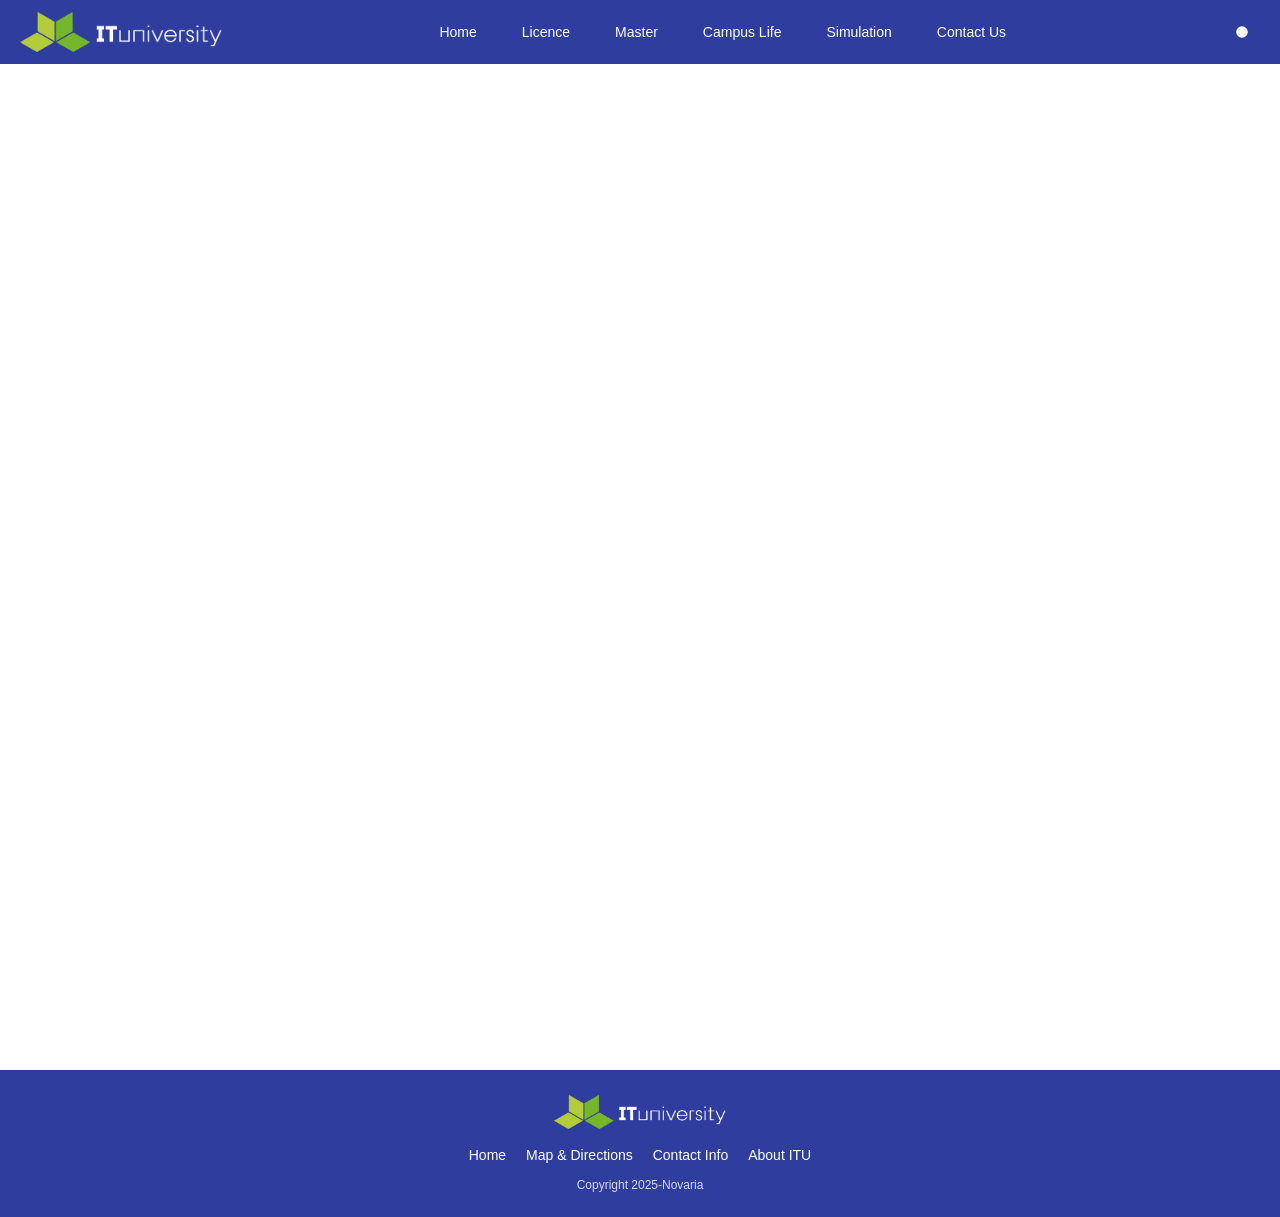
==== index.html @ d78c8b8e "header footer" ====
<!DOCTYPE html>
<html lang="fr">
<head>
  <meta charset="UTF-8">
  <meta name="viewport" content="width=device-width, initial-scale=1.0">
  <title>ITUniversity</title>
  <link rel="stylesheet" href="./css/style.css">
</head>
<body>

<!-- HEADER -->
<header class="header">
  <div class="container">
    <div class="logo">
      <img src="assets/icons/logo.png" alt="ITU Logo">
    </div>

    <nav class="nav">
      <a href="#">Home</a>
      <a href="#">Licence</a>
      <a href="#">Master</a>
      <a href="#">Campus Life</a>
      <a href="#">Simulation</a>
      <a href="#">Contact Us</a>
    </nav>

    <div class="right-actions">
      <!-- Toggle Light/Dark Mode -->
      <button id="theme-toggle" class="theme-toggle">
        <svg id="icon-sun" xmlns="http://www.w3.org/2000/svg" viewBox="0 0 24 24">
          <path d="M12 4.75V2M12 22v-2.75M4.75 12H2M22 12h-2.75M5.64 5.64l-1.95-1.95M20.31 20.31l-1.95-1.95M5.64 18.36l-1.95 1.95M20.31 3.69l-1.95 1.95M12 7a5 5 0 100 10 5 5 0 000-10z"/>
        </svg>
        <svg id="icon-moon" xmlns="http://www.w3.org/2000/svg" viewBox="0 0 24 24" style="display:none;">
          <path d="M21 12.79A9 9 0 1111.21 3a7 7 0 009.79 9.79z"/>
        </svg>
      </button>

      <div class="menu-toggle">☰</div>
    </div>
  </div>
</header>

<!-- CONTENU TEMPORAIRE -->
<main style="height:1000px;"></main>

<!-- FOOTER -->
<footer class="footer">
  <div class="footer-logo">
      <img src="assets/icons/logo.png" alt="ITU Logo">
  </div>

  <div class="footer-links">
    <a href="#">Home</a>
    <a href="#">Map & Directions</a>
    <a href="#">Contact Info</a>
    <a href="#">About ITU</a>
  </div>

  <p class="copyright">
    Copyright 2025-Novaria
  </p>
</footer>

<script>
  // Mobile menu toggle
  const toggle = document.querySelector('.menu-toggle');
  const nav = document.querySelector('.nav');
  toggle.addEventListener('click', () => {
    nav.classList.toggle('active');
  });

  const themeToggle = document.getElementById('theme-toggle');
const body = document.body;
const iconSun = document.getElementById('icon-sun');
const iconMoon = document.getElementById('icon-moon');

function applyTheme(theme){
  if(theme === 'dark'){
    body.classList.add('dark-mode');
    iconSun.style.display = 'none';
    iconMoon.style.display = 'block';
  } else {
    body.classList.remove('dark-mode');
    iconSun.style.display = 'block';
    iconMoon.style.display = 'none';
  }
}

// Vérifier la préférence sauvegardée
applyTheme(localStorage.getItem('theme') || 'light');

themeToggle.addEventListener('click', () => {
  if(body.classList.contains('dark-mode')){
    applyTheme('light');
    localStorage.setItem('theme','light');
  } else {
    applyTheme('dark');
    localStorage.setItem('theme','dark');
  }
});
</script>

</body>
</html>
---- css/style.css ----
:root {
  --primary-blue: #2F3E9E;  /* Header / Footer */
  --accent-green: #A6CE39;
  --white: #ffffff;

  /* Body colors */
  --body-bg: #ffffff;       /* light mode par défaut */
  --body-text: #111111;
}

/* ================= RESET ================= */
* {
  margin: 0;
  padding: 0;
  box-sizing: border-box;
}

body {
  font-family: Arial, sans-serif;
  padding-top: 70px; /* espace pour header fixe */
  background-color: var(--body-bg);
  color: var(--body-text);
  transition: background-color 0.3s ease, color 0.3s ease;
}

/* ================= HEADER ================= */
.header {
  position: fixed;
  top: 0;
  left: 0;
  width: 100%;
  background-color: var(--primary-blue);
  z-index: 1000;
}

.container {
  width: 100%;
  padding: 12px 20px;
  display: flex;
  justify-content: space-between;
  align-items: center;
}

/* LOGO */
.logo {
  display: flex;
  align-items: center;
  gap: 8px;
}

.logo img {
  height: 40px;
}

/* NAVIGATION */
.nav {
  display: flex;
  gap: 45px;
}
.nav a {
  position: relative;
  color: var(--white); /* TOUJOURS BLANC */
  text-decoration: none;
  font-size: 14px;
  font-weight: 500; /* normal par défaut */
  padding: 5px 0;
  transition: all 0.3s ease; /* pour smooth hover */
}

.nav a::after {
  content: "";
  position: absolute;
  left: 50%;
  bottom: -4px;
  width: 0%;
  height: 2px;
  background-color: var(--white); /* underline blanc */
  transition: all 0.3s ease;
  transform: translateX(-50%);
}

/* Hover amélioration : bold + underline */
.nav a:hover {
  color: #d0dce7; 
}

.nav a:hover::after {
  width: 100%;
}

/* RIGHT ACTIONS */
.right-actions {
  display: flex;
  align-items: center;
  gap: 8px; /* réduit l'espace pour éviter décalage excessif */
}

/* TOGGLE BOUTON */
.theme-toggle {
  background: transparent;
  border: none;
  cursor: pointer;
  display: flex;
  align-items: center;
  justify-content: center;
  padding: 4px; /* espace autour de l'icône */
}

.theme-toggle svg {
  width: 28px;
  height: 28px;
  fill: var(--white); /* TOUJOURS BLANC */
  transition: all 0.3s ease;
}

/* MENU MOBILE */
.menu-toggle {
  display: none;
  font-size: 24px;
  color: var(--white);
  cursor: pointer;
}

/* ================= FOOTER ================= */
.footer {
  background-color: var(--primary-blue);
  color: var(--white);
  text-align: center;
  padding: 25px 15px;
}

.footer-logo {
  display: flex;
  justify-content: center;
  align-items: center;
  gap: 10px;
  margin-bottom: 18px;
  font-weight: 600;
}

.footer-logo img {
  height: 34px;
}

.footer-links {
  display: flex;
  justify-content: center;
  gap: 20px;
  margin-bottom: 15px;
  flex-wrap: wrap;
}

.footer-links a {
  color: var(--white);
  text-decoration: none;
  font-size: 14px;
  transition: opacity 0.3s ease;
}

.footer-links a:hover {
  opacity: 0.8;
}

.copyright {
  font-size: 12px;
  opacity: 0.8;
}

/* ================= RESPONSIVE ================= */
@media (max-width: 768px) {
  .container {
    padding: 12px 20px;
  }

  .nav {
    position: absolute;
    top: 65px;
    right: 0;
    background-color: var(--primary-blue);
    flex-direction: column;
    width: 220px;
    padding: 20px;
    gap: 15px;
    display: none;
  }

  .nav.active {
    display: flex;
  }

  .menu-toggle {
    display: block;
  }
}

/* ================= DARK MODE BODY ================= */
body.dark-mode {
  --body-bg: #111111;   /* fond sombre du body */
  --body-text: #ffffff; /* texte principal blanc */
}
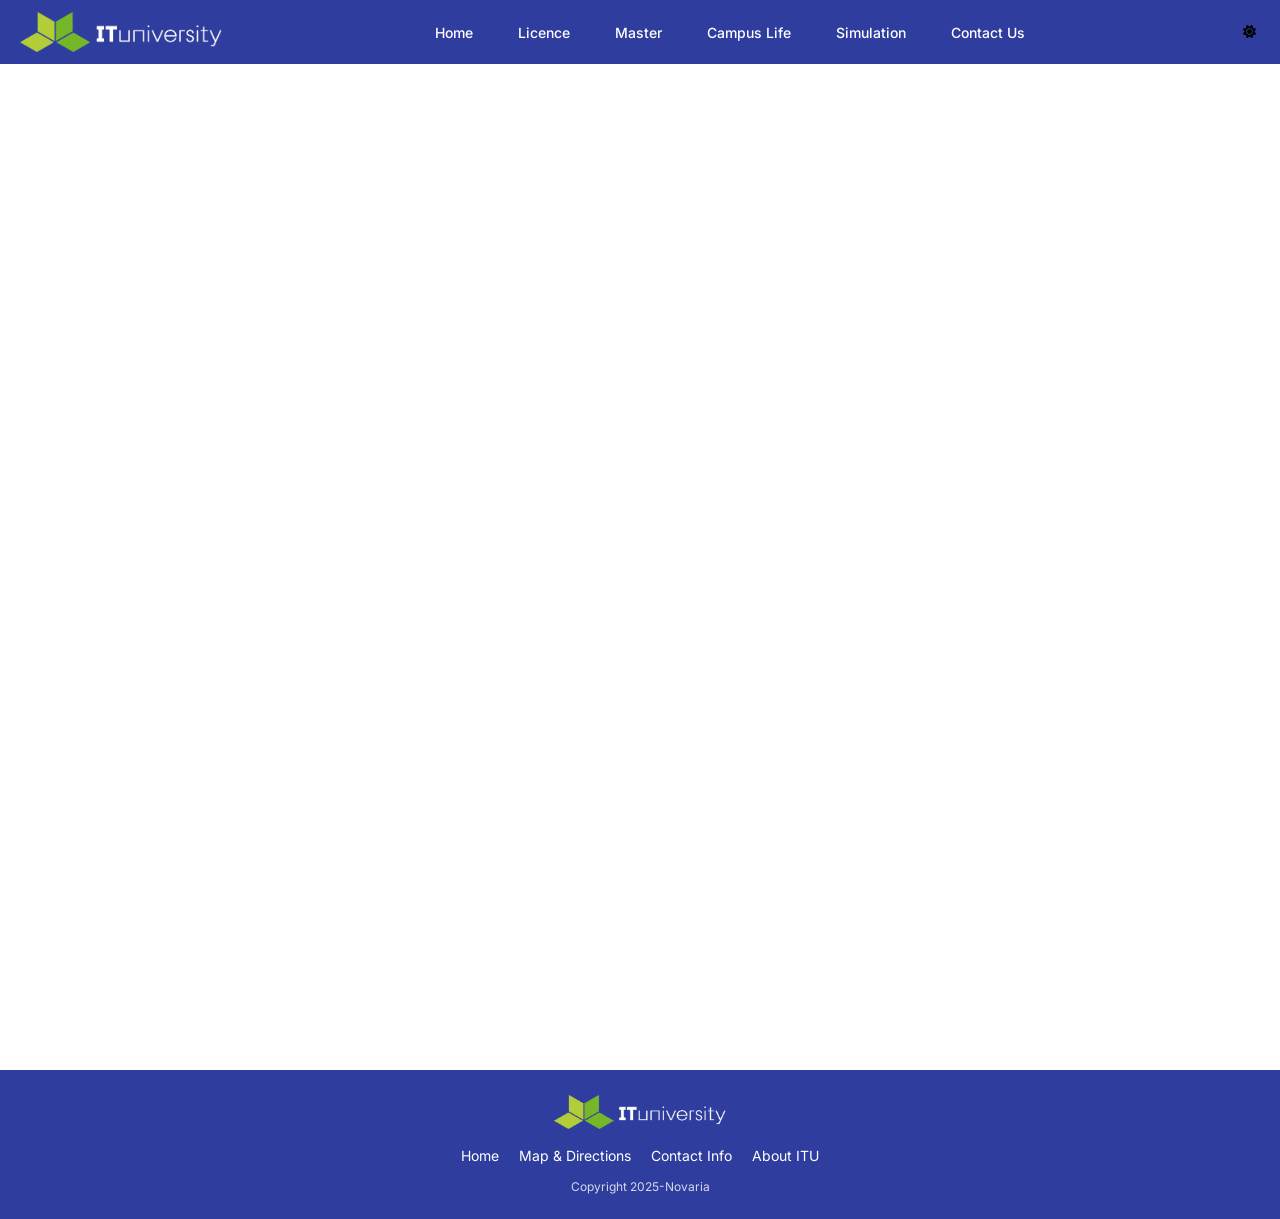
==== commit d0eadd00: "Replace emojis/SVG with Font Awesome icons; add Font Awesome CDN" ====
--- a/index.html
+++ b/index.html
@@ -4,6 +4,7 @@
   <meta charset="UTF-8">
   <meta name="viewport" content="width=device-width, initial-scale=1.0">
   <title>ITUniversity</title>
+  <link rel="stylesheet" href="https://cdnjs.cloudflare.com/ajax/libs/font-awesome/6.4.0/css/all.min.css">
   <link rel="stylesheet" href="./css/style.css">
 </head>
 <body>
@@ -27,12 +28,8 @@
     <div class="right-actions">
       <!-- Toggle Light/Dark Mode -->
       <button id="theme-toggle" class="theme-toggle">
-        <svg id="icon-sun" xmlns="http://www.w3.org/2000/svg" viewBox="0 0 24 24">
-          <path d="M12 4.75V2M12 22v-2.75M4.75 12H2M22 12h-2.75M5.64 5.64l-1.95-1.95M20.31 20.31l-1.95-1.95M5.64 18.36l-1.95 1.95M20.31 3.69l-1.95 1.95M12 7a5 5 0 100 10 5 5 0 000-10z"/>
-        </svg>
-        <svg id="icon-moon" xmlns="http://www.w3.org/2000/svg" viewBox="0 0 24 24" style="display:none;">
-          <path d="M21 12.79A9 9 0 1111.21 3a7 7 0 009.79 9.79z"/>
-        </svg>
+        <i id="icon-sun" class="fa-solid fa-sun" aria-hidden="true"></i>
+        <i id="icon-moon" class="fa-solid fa-moon" aria-hidden="true" style="display:none;"></i>
       </button>
 
       <div class="menu-toggle">☰</div>
--- a/css/style.css
+++ b/css/style.css
@@ -1,3 +1,9 @@
+/* ================= FONTS - ITU TYPOGRAPHY ================= */
+/* Titre Accroches: Fractul (Black, Medium, Bold Italic, Italic) */
+/* Accroches Contenus: Aktiv Grotesk (Bold, Medium, Bold Italic, Light) */
+
+@import url('https://fonts.googleapis.com/css2?family=Sora:wght@400;500;600;700;800&family=Inter:wght@300;400;500;600;700&display=swap');
+
 :root {
   --primary-blue: #2F3E9E;  /* Header / Footer */
   --accent-green: #A6CE39;
@@ -6,6 +12,10 @@
   /* Body colors */
   --body-bg: #ffffff;       /* light mode par défaut */
   --body-text: #111111;
+
+  /* Typography */
+  --font-heading: 'Fractul', 'Sora', sans-serif;      /* Titres Accroches */
+  --font-body: 'Aktiv Grotesk', 'Inter', sans-serif;  /* Contenus */
 }
 
 /* ================= RESET ================= */
@@ -16,7 +26,7 @@
 }
 
 body {
-  font-family: Arial, sans-serif;
+  font-family: var(--font-body);
   padding-top: 70px; /* espace pour header fixe */
   background-color: var(--body-bg);
   color: var(--body-text);
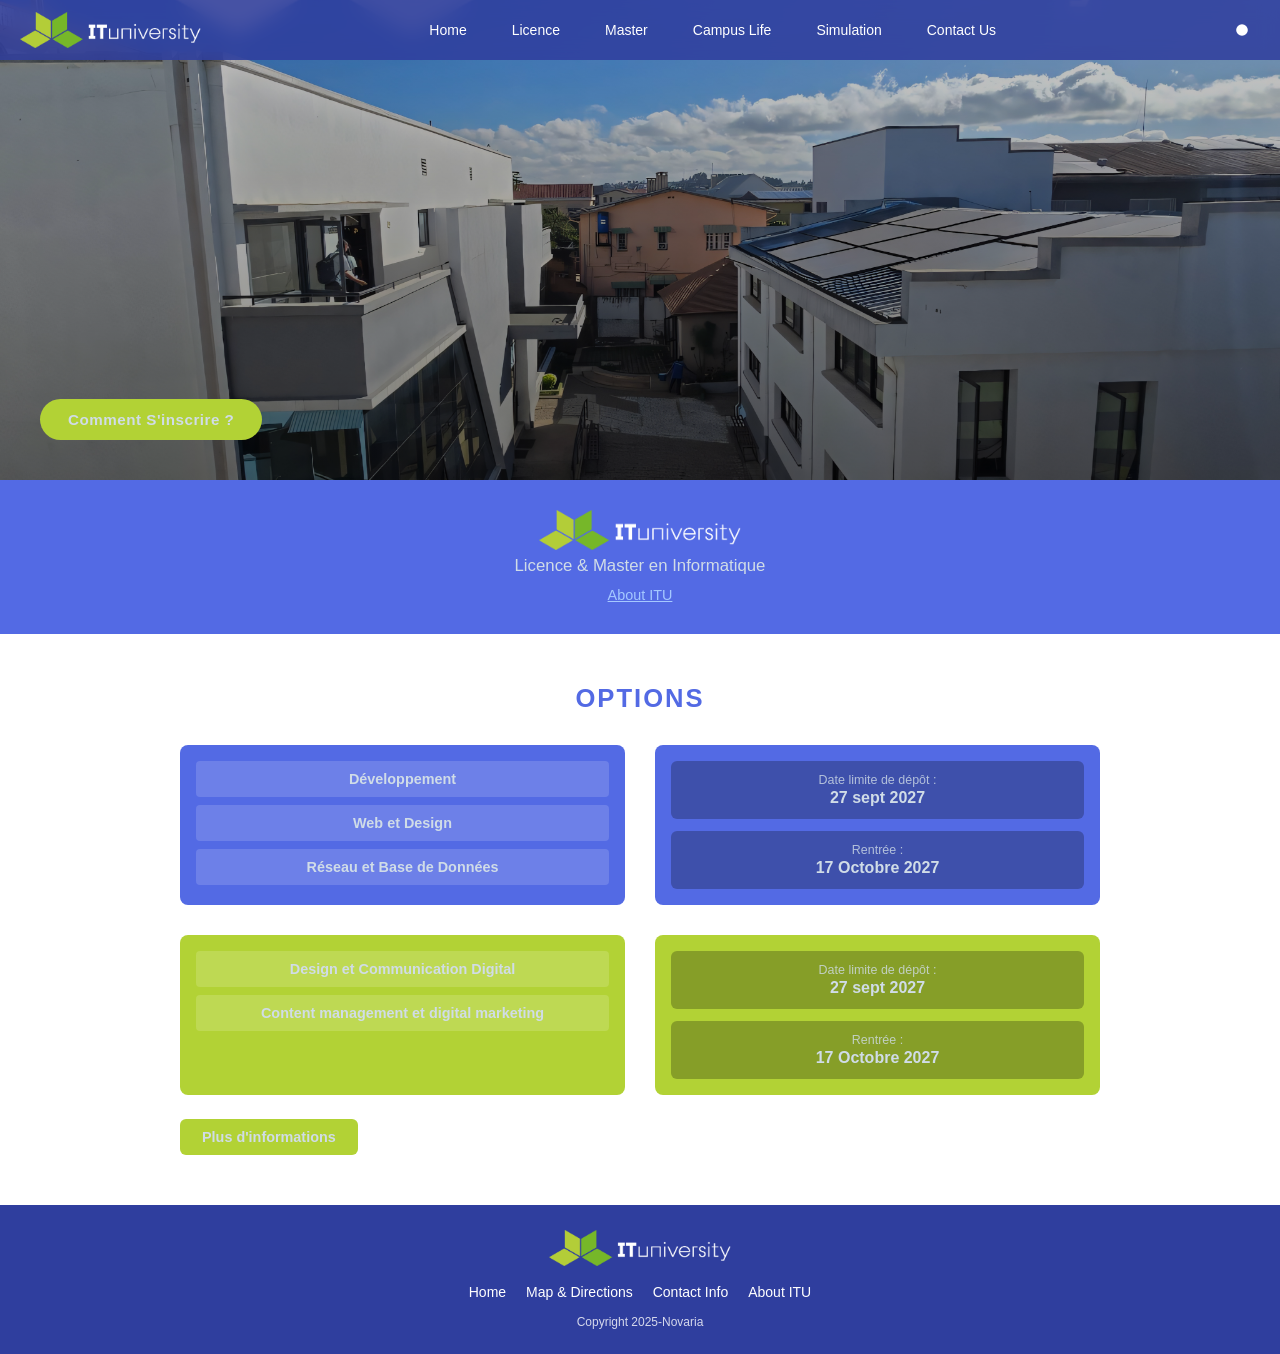
==== commit 95e41c91: "home" ====
--- a/index.html
+++ b/index.html
@@ -4,7 +4,6 @@
   <meta charset="UTF-8">
   <meta name="viewport" content="width=device-width, initial-scale=1.0">
   <title>ITUniversity</title>
-  <link rel="stylesheet" href="https://cdnjs.cloudflare.com/ajax/libs/font-awesome/6.4.0/css/all.min.css">
   <link rel="stylesheet" href="./css/style.css">
 </head>
 <body>
@@ -28,8 +27,12 @@
     <div class="right-actions">
       <!-- Toggle Light/Dark Mode -->
       <button id="theme-toggle" class="theme-toggle">
-        <i id="icon-sun" class="fa-solid fa-sun" aria-hidden="true"></i>
-        <i id="icon-moon" class="fa-solid fa-moon" aria-hidden="true" style="display:none;"></i>
+        <svg id="icon-sun" xmlns="http://www.w3.org/2000/svg" viewBox="0 0 24 24">
+          <path d="M12 4.75V2M12 22v-2.75M4.75 12H2M22 12h-2.75M5.64 5.64l-1.95-1.95M20.31 20.31l-1.95-1.95M5.64 18.36l-1.95 1.95M20.31 3.69l-1.95 1.95M12 7a5 5 0 100 10 5 5 0 000-10z"/>
+        </svg>
+        <svg id="icon-moon" xmlns="http://www.w3.org/2000/svg" viewBox="0 0 24 24" style="display:none;">
+          <path d="M21 12.79A9 9 0 1111.21 3a7 7 0 009.79 9.79z"/>
+        </svg>
       </button>
 
       <div class="menu-toggle">☰</div>
@@ -37,8 +40,70 @@
   </div>
 </header>
 
-<!-- CONTENU TEMPORAIRE -->
-<main style="height:1000px;"></main>
+
+<!-- HERO -->
+<section class="hero">
+  <img src="assets/images/itUniversity.jpg" alt="Campus ITU"/>
+  <div class="hero-overlay">
+   <a href="#" class="btn-hero">Comment S'inscrire ?</a>
+  </div>
+</section>
+
+<!-- ABOUT BAND -->
+<div class="about-band">
+  <div class="logo-sm">
+        <img src="assets/icons/logo.png" alt="ITU Logo"/>
+  </div>
+  <p>Licence &amp; Master en Informatique</p>
+  <a href="#">About ITU</a>
+</div>
+
+<!-- OPTIONS -->
+<section class="options-section">
+  <h2>OPTIONS</h2>
+  <div class="options-grid">
+    <!-- Licence block -->
+    <div class="option-block">
+      <div class="option-courses">
+        <div class="option-course-btn">Développement</div>
+        <div class="option-course-btn">Web et Design</div>
+        <div class="option-course-btn">Réseau et Base de Données</div>
+      </div>
+    </div>
+    <div class="option-block">
+      <div class="option-dates">
+        <div class="date-box">
+          <div class="label">Date limite de dépôt :</div>
+          <div class="date">27 sept 2027</div>
+        </div>
+        <div class="date-box">
+          <div class="label">Rentrée :</div>
+          <div class="date">17 Octobre 2027</div>
+        </div>
+      </div>
+    </div>
+    <!-- Master block -->
+    <div class="option-block green">
+      <div class="option-courses">
+        <div class="option-course-btn">Design et Communication Digital</div>
+        <div class="option-course-btn">Content management et digital marketing</div>
+      </div>
+    </div>
+    <div class="option-block green">
+      <div class="option-dates">
+        <div class="date-box">
+          <div class="label">Date limite de dépôt :</div>
+          <div class="date">27 sept 2027</div>
+        </div>
+        <div class="date-box">
+          <div class="label">Rentrée :</div>
+          <div class="date">17 Octobre 2027</div>
+        </div>
+      </div>
+    </div>
+  </div>
+  <a href="#" class="btn-more">Plus d'informations</a>
+</section>
 
 <!-- FOOTER -->
 <footer class="footer">
@@ -67,17 +132,17 @@
   });
 
   const themeToggle = document.getElementById('theme-toggle');
-const body = document.body;
+const html = document.documentElement;
 const iconSun = document.getElementById('icon-sun');
 const iconMoon = document.getElementById('icon-moon');
 
 function applyTheme(theme){
   if(theme === 'dark'){
-    body.classList.add('dark-mode');
+    html.classList.add('dark');
     iconSun.style.display = 'none';
     iconMoon.style.display = 'block';
   } else {
-    body.classList.remove('dark-mode');
+    html.classList.remove('dark');
     iconSun.style.display = 'block';
     iconMoon.style.display = 'none';
   }
@@ -87,7 +152,7 @@
 applyTheme(localStorage.getItem('theme') || 'light');
 
 themeToggle.addEventListener('click', () => {
-  if(body.classList.contains('dark-mode')){
+  if(html.classList.contains('dark')){
     applyTheme('light');
     localStorage.setItem('theme','light');
   } else {
--- a/css/style.css
+++ b/css/style.css
@@ -1,9 +1,3 @@
-/* ================= FONTS - ITU TYPOGRAPHY ================= */
-/* Titre Accroches: Fractul (Black, Medium, Bold Italic, Italic) */
-/* Accroches Contenus: Aktiv Grotesk (Bold, Medium, Bold Italic, Light) */
-
-@import url('https://fonts.googleapis.com/css2?family=Sora:wght@400;500;600;700;800&family=Inter:wght@300;400;500;600;700&display=swap');
-
 :root {
   --primary-blue: #2F3E9E;  /* Header / Footer */
   --accent-green: #A6CE39;
@@ -12,10 +6,26 @@
   /* Body colors */
   --body-bg: #ffffff;       /* light mode par défaut */
   --body-text: #111111;
-
-  /* Typography */
-  --font-heading: 'Fractul', 'Sora', sans-serif;      /* Titres Accroches */
-  --font-body: 'Aktiv Grotesk', 'Inter', sans-serif;  /* Contenus */
+  
+  /* ITU Home Page Colors */
+  --bg: #ffffff;
+  --text: #111111;
+  --nav-bg: #ffffff;
+  --nav-text: #222222;
+  --blue: #536ae4;
+  --blue-light: #283a97;
+  --green: #b2d235;
+  --card-bg: #f5f7ff;
+  --footer-bg: #111827;
+  --footer-text: #d1d5db;
+}
+
+html.dark {
+  --bg: #0d0d0d;
+  --text: #eeeeee;
+  --nav-bg: #111111;
+  --nav-text: #eeeeee;
+  --card-bg: #1a1a2e;
 }
 
 /* ================= RESET ================= */
@@ -26,11 +36,10 @@
 }
 
 body {
-  font-family: var(--font-body);
-  padding-top: 70px; /* espace pour header fixe */
-  background-color: var(--body-bg);
-  color: var(--body-text);
-  transition: background-color 0.3s ease, color 0.3s ease;
+  font-family: 'Open Sans', Arial, sans-serif;
+  background: var(--bg);
+  color: var(--text);
+  transition: background 0.3s, color 0.3s;
 }
 
 /* ================= HEADER ================= */
@@ -39,7 +48,8 @@
   top: 0;
   left: 0;
   width: 100%;
-  background-color: var(--primary-blue);
+  background-color: rgba(47, 62, 158, 0.85);
+  backdrop-filter: blur(10px);
   z-index: 1000;
 }
 
@@ -59,7 +69,7 @@
 }
 
 .logo img {
-  height: 40px;
+  height: 36px;
 }
 
 /* NAVIGATION */
@@ -67,14 +77,15 @@
   display: flex;
   gap: 45px;
 }
+
 .nav a {
   position: relative;
-  color: var(--white); /* TOUJOURS BLANC */
+  color: var(--white);
   text-decoration: none;
   font-size: 14px;
-  font-weight: 500; /* normal par défaut */
+  font-weight: 500;
   padding: 5px 0;
-  transition: all 0.3s ease; /* pour smooth hover */
+  transition: all 0.3s ease;
 }
 
 .nav a::after {
@@ -84,14 +95,13 @@
   bottom: -4px;
   width: 0%;
   height: 2px;
-  background-color: var(--white); /* underline blanc */
+  background-color: var(--white);
   transition: all 0.3s ease;
   transform: translateX(-50%);
 }
 
-/* Hover amélioration : bold + underline */
 .nav a:hover {
-  color: #d0dce7; 
+  color: #d0dce7;
 }
 
 .nav a:hover::after {
@@ -102,7 +112,7 @@
 .right-actions {
   display: flex;
   align-items: center;
-  gap: 8px; /* réduit l'espace pour éviter décalage excessif */
+  gap: 8px;
 }
 
 /* TOGGLE BOUTON */
@@ -113,13 +123,13 @@
   display: flex;
   align-items: center;
   justify-content: center;
-  padding: 4px; /* espace autour de l'icône */
+  padding: 4px;
 }
 
 .theme-toggle svg {
   width: 28px;
   height: 28px;
-  fill: var(--white); /* TOUJOURS BLANC */
+  fill: var(--white);
   transition: all 0.3s ease;
 }
 
@@ -131,6 +141,385 @@
   cursor: pointer;
 }
 
+/* ================= HOME PAGE NAV ================= */
+nav.home-nav {
+  display: flex;
+  align-items: center;
+  justify-content: space-between;
+  padding: 12px 40px;
+  background: var(--nav-bg);
+  box-shadow: 0 2px 8px rgba(0,0,0,0.07);
+  position: sticky;
+  top: 0;
+  z-index: 100;
+}
+
+.nav-logo {
+  display: flex;
+  align-items: center;
+  gap: 8px;
+  font-family: 'Montserrat', sans-serif;
+  font-weight: 700;
+  font-size: 1.2rem;
+  color: var(--blue);
+}
+
+.nav-logo img {
+  height: 36px;
+}
+
+.nav-links {
+  display: flex;
+  gap: 24px;
+  list-style: none;
+}
+
+.nav-links a {
+  text-decoration: none;
+  color: var(--nav-text);
+  font-size: 0.9rem;
+  font-weight: 600;
+  transition: color 0.2s;
+}
+
+.nav-links a:hover {
+  color: var(--blue-light);
+}
+
+.nav-right {
+  display: flex;
+  align-items: center;
+  gap: 12px;
+}
+
+/* ================= TOGGLE SWITCH ================= */
+.switch {
+  position: relative;
+  display: inline-block;
+  width: 60px;
+  height: 34px;
+}
+
+.switch input {
+  opacity: 0;
+  width: 0;
+  height: 0;
+}
+
+.slider {
+  position: absolute;
+  cursor: pointer;
+  top: 0;
+  left: 0;
+  right: 0;
+  bottom: 0;
+  background-color: #ccc;
+  -webkit-transition: .4s;
+  transition: .4s;
+}
+
+.slider:before {
+  position: absolute;
+  content: "";
+  height: 26px;
+  width: 26px;
+  left: 4px;
+  bottom: 4px;
+  background-color: white;
+  -webkit-transition: .4s;
+  transition: .4s;
+}
+
+input:checked + .slider {
+  background-color: var(--blue);
+}
+
+input:focus + .slider {
+  box-shadow: 0 0 1px var(--blue);
+}
+
+input:checked + .slider:before {
+  -webkit-transform: translateX(26px);
+  -ms-transform: translateX(26px);
+  transform: translateX(26px);
+}
+
+.slider.round {
+  border-radius: 34px;
+}
+
+.slider.round:before {
+  border-radius: 50%;
+}
+
+/* ================= HERO ================= */
+.hero {
+  position: relative;
+  height: 480px;
+  overflow: hidden;
+}
+
+.hero img {
+  width: 100%;
+  height: 100%;
+  object-fit: cover;
+  display: block;
+}
+
+.hero-overlay {
+  position: absolute;
+  inset: 0;
+  background: linear-gradient(to bottom, rgba(0,0,0,0.2), rgba(0,0,0,0.5));
+  display: flex;
+  align-items: flex-start;
+  justify-content: flex-end;
+  flex-direction: column;
+  gap: 20px;
+  padding: 40px;
+}
+
+.hero-logo {
+  width: 120px;
+}
+
+.btn-hero {
+  background: var(--green);
+  color: #d0dce7;
+  padding: 12px 28px;
+  border-radius: 30px;
+  text-decoration: none;
+  font-weight: 700;
+  font-size: 0.95rem;
+  letter-spacing: 0.5px;
+  transition: transform 0.2s, background 0.2s;
+}
+
+.btn-hero:hover {
+  transform: scale(1.05);
+  background: #6ab034;
+}
+
+/* ================= ABOUT BAND ================= */
+.about-band {
+  background: var(--blue);
+  color: #d0dce7;
+  text-align: center;
+  padding: 30px 20px;
+}
+
+.about-band .logo-sm {
+  display: flex;
+  align-items: center;
+  justify-content: center;
+  gap: 8px;
+  font-family: 'Montserrat', sans-serif;
+  font-size: 1.2rem;
+  font-weight: 700;
+  margin-bottom: 6px;
+}
+
+.about-band .logo-sm img {
+  height: 40px;
+}
+
+.about-band p {
+  font-size: 1.05rem;
+  margin-bottom: 10px;
+}
+
+.about-band a {
+  color: #a5c8ff;
+  text-decoration: underline;
+  font-size: 0.9rem;
+}
+
+/* ================= OPTIONS ================= */
+.options-section {
+  padding: 50px 40px;
+  max-width: 1000px;
+  margin: 0 auto;
+}
+
+.options-section h2 {
+  text-align: center;
+  font-family: 'Montserrat', sans-serif;
+  font-size: 1.6rem;
+  margin-bottom: 32px;
+  letter-spacing: 2px;
+  color: var(--blue);
+}
+
+.options-grid {
+  display: grid;
+  grid-template-columns: 1fr 1fr;
+  gap: 30px;
+}
+
+.option-block {
+  background: var(--blue);
+  border-radius: 8px;
+  overflow: hidden;
+}
+
+.option-block.green {
+  background: var(--green);
+}
+
+.option-courses {
+  padding: 16px;
+  display: flex;
+  flex-direction: column;
+  gap: 8px;
+}
+
+.option-course-btn {
+  background: rgba(255,255,255,0.15);
+  color: #d0dce7;
+  border: none;
+  border-radius: 4px;
+  padding: 10px 14px;
+  text-align: center;
+  font-size: 0.9rem;
+  font-weight: 600;
+  cursor: default;
+}
+
+.option-dates {
+  padding: 16px;
+  display: flex;
+  flex-direction: column;
+  gap: 12px;
+  justify-content: center;
+}
+
+.date-box {
+  background: rgba(0,0,0,0.25);
+  border-radius: 6px;
+  padding: 12px 16px;
+  color: #d0dce7;
+  text-align: center;
+}
+
+.date-box .label {
+  font-size: 0.78rem;
+  opacity: 0.8;
+}
+
+.date-box .date {
+  font-weight: 700;
+  font-size: 1rem;
+  margin-top: 2px;
+}
+
+.btn-more {
+  display: inline-block;
+  margin-top: 24px;
+  background: var(--green);
+  color: #d0dce7;
+  padding: 10px 22px;
+  border-radius: 6px;
+  text-decoration: none;
+  font-weight: 700;
+  font-size: 0.9rem;
+  transition: background 0.2s;
+}
+
+.btn-more:hover {
+  background: #b2d235;
+}
+
+/* ================= ADMIS ================= */
+.admis-section {
+  padding: 30px 40px 50px;
+  text-align: center;
+}
+
+.admis-carousel {
+  position: relative;
+  max-width: 500px;
+  margin: 0 auto 16px;
+  border-radius: 12px;
+  overflow: hidden;
+  box-shadow: 0 8px 30px rgba(0,0,0,0.15);
+}
+
+.admis-carousel img {
+  width: 100%;
+  display: block;
+}
+
+.carousel-arrow {
+  position: absolute;
+  top: 50%;
+  transform: translateY(-50%);
+  background: rgba(0,0,0,0.4);
+  color: #d0dce7;
+  border: none;
+  font-size: 1.6rem;
+  padding: 6px 14px;
+  cursor: pointer;
+  border-radius: 4px;
+}
+
+.carousel-arrow.left {
+  left: 8px;
+}
+
+.carousel-arrow.right {
+  right: 8px;
+}
+
+.btn-admis {
+  display: inline-block;
+  background: var(--green);
+  color: #d0dce7;
+  padding: 10px 22px;
+  border-radius: 6px;
+  text-decoration: none;
+  font-weight: 700;
+  font-size: 0.9rem;
+}
+
+/* ================= PARTENAIRES ================= */
+.partners-section {
+  padding: 40px 40px;
+  text-align: center;
+  background: var(--card-bg);
+}
+
+.partners-section h2 {
+  font-family: 'Montserrat', sans-serif;
+  font-size: 1.3rem;
+  margin-bottom: 24px;
+  color: var(--blue);
+}
+
+.partners-grid {
+  display: flex;
+  flex-wrap: wrap;
+  justify-content: center;
+  gap: 12px;
+  max-width: 800px;
+  margin: 0 auto;
+}
+
+.partner-badge {
+  background: #fd3022;
+  color: #d0dce7;
+  font-weight: 900;
+  font-size: 1rem;
+  padding: 10px 18px;
+  border-radius: 4px;
+  letter-spacing: 1px;
+  display: flex;
+  align-items: center;
+  gap: 4px;
+}
+
+.partner-badge span {
+  color: #b2d235;
+}
+
 /* ================= FOOTER ================= */
 .footer {
   background-color: var(--primary-blue);
@@ -139,7 +528,7 @@
   padding: 25px 15px;
 }
 
-.footer-logo {
+.footer .footer-logo {
   display: flex;
   justify-content: center;
   align-items: center;
@@ -148,11 +537,11 @@
   font-weight: 600;
 }
 
-.footer-logo img {
-  height: 34px;
-}
-
-.footer-links {
+.footer .footer-logo img {
+  height: 36px;
+}
+
+.footer .footer-links {
   display: flex;
   justify-content: center;
   gap: 20px;
@@ -160,20 +549,68 @@
   flex-wrap: wrap;
 }
 
-.footer-links a {
+.footer .footer-links a {
   color: var(--white);
   text-decoration: none;
   font-size: 14px;
   transition: opacity 0.3s ease;
 }
 
-.footer-links a:hover {
+.footer .footer-links a:hover {
   opacity: 0.8;
 }
 
-.copyright {
+.footer .copyright {
   font-size: 12px;
   opacity: 0.8;
+}
+
+/* HOME PAGE FOOTER */
+footer {
+  background: var(--footer-bg);
+  color: var(--footer-text);
+  padding: 30px 40px;
+  text-align: center;
+}
+
+.footer-logo {
+  display: flex;
+  align-items: center;
+  justify-content: center;
+  gap: 8px;
+  font-family: 'Montserrat', sans-serif;
+  font-size: 1.1rem;
+  color: #d0dce7;
+  font-weight: 700;
+  margin-bottom: 14px;
+}
+
+.footer-logo img {
+  height: 40px;
+}
+
+.footer-links {
+  display: flex;
+  gap: 20px;
+  justify-content: center;
+  margin-bottom: 14px;
+  flex-wrap: wrap;
+}
+
+.footer-links a {
+  color: var(--footer-text);
+  text-decoration: none;
+  font-size: 0.85rem;
+  transition: color 0.2s;
+}
+
+.footer-links a:hover {
+  color: #d0dce7;
+}
+
+.footer-copy {
+  font-size: 0.75rem;
+  opacity: 0.6;
 }
 
 /* ================= RESPONSIVE ================= */
@@ -203,8 +640,24 @@
   }
 }
 
-/* ================= DARK MODE BODY ================= */
+@media (max-width: 700px) {
+  .options-grid {
+    grid-template-columns: 1fr;
+  }
+
+  nav.home-nav {
+    flex-wrap: wrap;
+    gap: 10px;
+    padding: 12px 20px;
+  }
+
+  .nav-links {
+    gap: 12px;
+  }
+}
+
+/* ================= DARK MODE ================= */
 body.dark-mode {
-  --body-bg: #111111;   /* fond sombre du body */
-  --body-text: #ffffff; /* texte principal blanc */
-}+  --body-bg: #111111;
+  --body-text: #ffffff;
+}
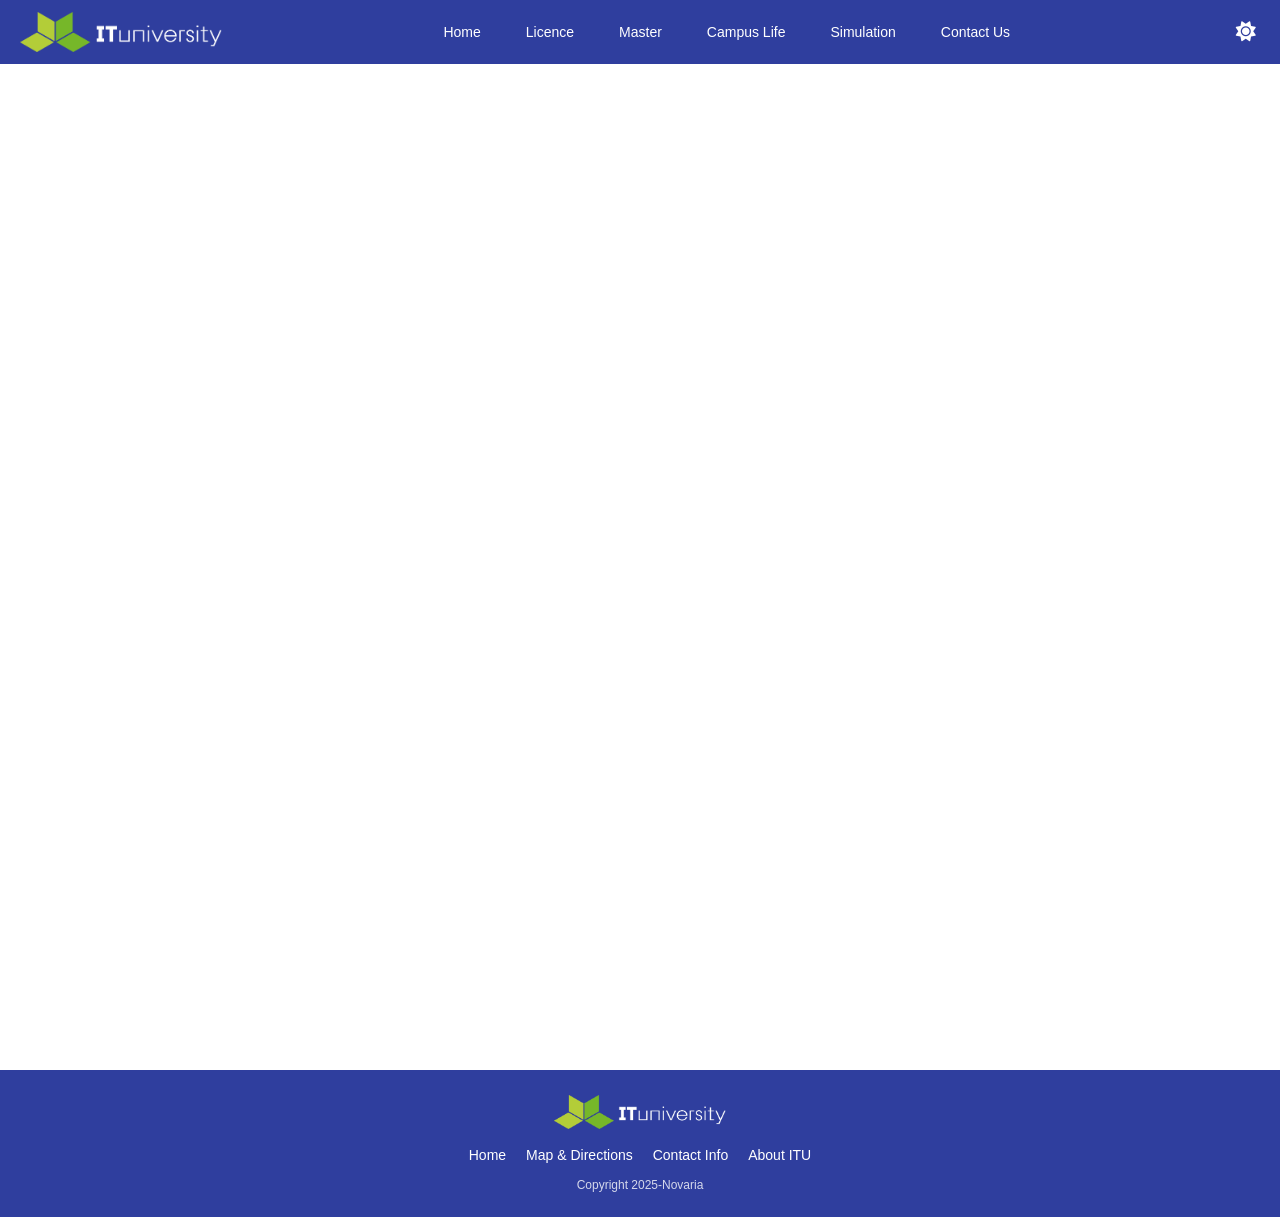
==== commit f07590ff: "campus page" ====
--- a/index.html
+++ b/index.html
@@ -5,6 +5,8 @@
   <meta name="viewport" content="width=device-width, initial-scale=1.0">
   <title>ITUniversity</title>
   <link rel="stylesheet" href="./css/style.css">
+  <!-- Font Awesome for theme icons -->
+  <link rel="stylesheet" href="https://cdnjs.cloudflare.com/ajax/libs/font-awesome/6.4.0/css/all.min.css">
 </head>
 <body>
 
@@ -25,14 +27,10 @@
     </nav>
 
     <div class="right-actions">
-      <!-- Toggle Light/Dark Mode -->
-      <button id="theme-toggle" class="theme-toggle">
-        <svg id="icon-sun" xmlns="http://www.w3.org/2000/svg" viewBox="0 0 24 24">
-          <path d="M12 4.75V2M12 22v-2.75M4.75 12H2M22 12h-2.75M5.64 5.64l-1.95-1.95M20.31 20.31l-1.95-1.95M5.64 18.36l-1.95 1.95M20.31 3.69l-1.95 1.95M12 7a5 5 0 100 10 5 5 0 000-10z"/>
-        </svg>
-        <svg id="icon-moon" xmlns="http://www.w3.org/2000/svg" viewBox="0 0 24 24" style="display:none;">
-          <path d="M21 12.79A9 9 0 1111.21 3a7 7 0 009.79 9.79z"/>
-        </svg>
+      <!-- Toggle Light/Dark Mode using Font Awesome -->
+      <button id="theme-toggle" class="theme-toggle" aria-pressed="false" aria-label="Basculer thème clair/sombre">
+        <i id="icon-sun" class="fa-solid fa-sun" aria-hidden="true" title="mode clair"></i>
+        <i id="icon-moon" class="fa-solid fa-moon" aria-hidden="true" title="mode sombre" style="display:none;"></i>
       </button>
 
       <div class="menu-toggle">☰</div>
@@ -40,70 +38,8 @@
   </div>
 </header>
 
-
-<!-- HERO -->
-<section class="hero">
-  <img src="assets/images/itUniversity.jpg" alt="Campus ITU"/>
-  <div class="hero-overlay">
-   <a href="#" class="btn-hero">Comment S'inscrire ?</a>
-  </div>
-</section>
-
-<!-- ABOUT BAND -->
-<div class="about-band">
-  <div class="logo-sm">
-        <img src="assets/icons/logo.png" alt="ITU Logo"/>
-  </div>
-  <p>Licence &amp; Master en Informatique</p>
-  <a href="#">About ITU</a>
-</div>
-
-<!-- OPTIONS -->
-<section class="options-section">
-  <h2>OPTIONS</h2>
-  <div class="options-grid">
-    <!-- Licence block -->
-    <div class="option-block">
-      <div class="option-courses">
-        <div class="option-course-btn">Développement</div>
-        <div class="option-course-btn">Web et Design</div>
-        <div class="option-course-btn">Réseau et Base de Données</div>
-      </div>
-    </div>
-    <div class="option-block">
-      <div class="option-dates">
-        <div class="date-box">
-          <div class="label">Date limite de dépôt :</div>
-          <div class="date">27 sept 2027</div>
-        </div>
-        <div class="date-box">
-          <div class="label">Rentrée :</div>
-          <div class="date">17 Octobre 2027</div>
-        </div>
-      </div>
-    </div>
-    <!-- Master block -->
-    <div class="option-block green">
-      <div class="option-courses">
-        <div class="option-course-btn">Design et Communication Digital</div>
-        <div class="option-course-btn">Content management et digital marketing</div>
-      </div>
-    </div>
-    <div class="option-block green">
-      <div class="option-dates">
-        <div class="date-box">
-          <div class="label">Date limite de dépôt :</div>
-          <div class="date">27 sept 2027</div>
-        </div>
-        <div class="date-box">
-          <div class="label">Rentrée :</div>
-          <div class="date">17 Octobre 2027</div>
-        </div>
-      </div>
-    </div>
-  </div>
-  <a href="#" class="btn-more">Plus d'informations</a>
-</section>
+<!-- CONTENU TEMPORAIRE -->
+<main style="height:1000px;"></main>
 
 <!-- FOOTER -->
 <footer class="footer">
@@ -123,6 +59,9 @@
   </p>
 </footer>
 
+<!-- Page scripts -->
+<script src="./js/scroll-reveal.js" defer></script>
+
 <script>
   // Mobile menu toggle
   const toggle = document.querySelector('.menu-toggle');
@@ -132,17 +71,17 @@
   });
 
   const themeToggle = document.getElementById('theme-toggle');
-const html = document.documentElement;
+const body = document.body;
 const iconSun = document.getElementById('icon-sun');
 const iconMoon = document.getElementById('icon-moon');
 
 function applyTheme(theme){
   if(theme === 'dark'){
-    html.classList.add('dark');
+    body.classList.add('dark-mode');
     iconSun.style.display = 'none';
     iconMoon.style.display = 'block';
   } else {
-    html.classList.remove('dark');
+    body.classList.remove('dark-mode');
     iconSun.style.display = 'block';
     iconMoon.style.display = 'none';
   }
@@ -152,7 +91,7 @@
 applyTheme(localStorage.getItem('theme') || 'light');
 
 themeToggle.addEventListener('click', () => {
-  if(html.classList.contains('dark')){
+  if(body.classList.contains('dark-mode')){
     applyTheme('light');
     localStorage.setItem('theme','light');
   } else {
--- a/css/style.css
+++ b/css/style.css
@@ -6,26 +6,6 @@
   /* Body colors */
   --body-bg: #ffffff;       /* light mode par défaut */
   --body-text: #111111;
-  
-  /* ITU Home Page Colors */
-  --bg: #ffffff;
-  --text: #111111;
-  --nav-bg: #ffffff;
-  --nav-text: #222222;
-  --blue: #536ae4;
-  --blue-light: #283a97;
-  --green: #b2d235;
-  --card-bg: #f5f7ff;
-  --footer-bg: #111827;
-  --footer-text: #d1d5db;
-}
-
-html.dark {
-  --bg: #0d0d0d;
-  --text: #eeeeee;
-  --nav-bg: #111111;
-  --nav-text: #eeeeee;
-  --card-bg: #1a1a2e;
 }
 
 /* ================= RESET ================= */
@@ -36,10 +16,11 @@
 }
 
 body {
-  font-family: 'Open Sans', Arial, sans-serif;
-  background: var(--bg);
-  color: var(--text);
-  transition: background 0.3s, color 0.3s;
+  font-family: Arial, sans-serif;
+  padding-top: 70px; /* espace pour header fixe */
+  background-color: var(--body-bg);
+  color: var(--body-text);
+  transition: background-color 0.3s ease, color 0.3s ease;
 }
 
 /* ================= HEADER ================= */
@@ -48,8 +29,7 @@
   top: 0;
   left: 0;
   width: 100%;
-  background-color: rgba(47, 62, 158, 0.85);
-  backdrop-filter: blur(10px);
+  background-color: var(--primary-blue);
   z-index: 1000;
 }
 
@@ -69,7 +49,7 @@
 }
 
 .logo img {
-  height: 36px;
+  height: 40px;
 }
 
 /* NAVIGATION */
@@ -77,15 +57,14 @@
   display: flex;
   gap: 45px;
 }
-
 .nav a {
   position: relative;
-  color: var(--white);
+  color: var(--white); /* TOUJOURS BLANC */
   text-decoration: none;
   font-size: 14px;
-  font-weight: 500;
+  font-weight: 500; /* normal par défaut */
   padding: 5px 0;
-  transition: all 0.3s ease;
+  transition: all 0.3s ease; /* pour smooth hover */
 }
 
 .nav a::after {
@@ -95,13 +74,14 @@
   bottom: -4px;
   width: 0%;
   height: 2px;
-  background-color: var(--white);
+  background-color: var(--white); /* underline blanc */
   transition: all 0.3s ease;
   transform: translateX(-50%);
 }
 
+/* Hover amélioration : bold + underline */
 .nav a:hover {
-  color: #d0dce7;
+  color: #d0dce7; 
 }
 
 .nav a:hover::after {
@@ -112,7 +92,7 @@
 .right-actions {
   display: flex;
   align-items: center;
-  gap: 8px;
+  gap: 8px; /* réduit l'espace pour éviter décalage excessif */
 }
 
 /* TOGGLE BOUTON */
@@ -123,15 +103,34 @@
   display: flex;
   align-items: center;
   justify-content: center;
-  padding: 4px;
+  padding: 4px; /* espace autour de l'icône */
 }
 
 .theme-toggle svg {
   width: 28px;
   height: 28px;
-  fill: var(--white);
+  fill: var(--white); /* TOUJOURS BLANC */
   transition: all 0.3s ease;
 }
+
+.theme-toggle i {
+  font-size: 20px;
+  color: var(--white);
+  transition: color 0.25s ease, transform 0.15s ease;
+  /* Font Awesome rendering specifics */
+  font-family: "Font Awesome 6 Free" !important;
+  font-weight: 900; /* solid */
+  display: inline-flex;
+  align-items: center;
+  justify-content: center;
+  line-height: 1;
+}
+
+/* Force specific icon colors and add interaction effect */
+#icon-sun { color: var(--white) !important; }
+#icon-moon { color: var(--white) !important; }
+.theme-toggle:active i { transform: scale(0.92) rotate(10deg); }
+.theme-toggle[aria-pressed="true"] i { transform: rotate(8deg) scale(1.02); }
 
 /* MENU MOBILE */
 .menu-toggle {
@@ -141,385 +140,6 @@
   cursor: pointer;
 }
 
-/* ================= HOME PAGE NAV ================= */
-nav.home-nav {
-  display: flex;
-  align-items: center;
-  justify-content: space-between;
-  padding: 12px 40px;
-  background: var(--nav-bg);
-  box-shadow: 0 2px 8px rgba(0,0,0,0.07);
-  position: sticky;
-  top: 0;
-  z-index: 100;
-}
-
-.nav-logo {
-  display: flex;
-  align-items: center;
-  gap: 8px;
-  font-family: 'Montserrat', sans-serif;
-  font-weight: 700;
-  font-size: 1.2rem;
-  color: var(--blue);
-}
-
-.nav-logo img {
-  height: 36px;
-}
-
-.nav-links {
-  display: flex;
-  gap: 24px;
-  list-style: none;
-}
-
-.nav-links a {
-  text-decoration: none;
-  color: var(--nav-text);
-  font-size: 0.9rem;
-  font-weight: 600;
-  transition: color 0.2s;
-}
-
-.nav-links a:hover {
-  color: var(--blue-light);
-}
-
-.nav-right {
-  display: flex;
-  align-items: center;
-  gap: 12px;
-}
-
-/* ================= TOGGLE SWITCH ================= */
-.switch {
-  position: relative;
-  display: inline-block;
-  width: 60px;
-  height: 34px;
-}
-
-.switch input {
-  opacity: 0;
-  width: 0;
-  height: 0;
-}
-
-.slider {
-  position: absolute;
-  cursor: pointer;
-  top: 0;
-  left: 0;
-  right: 0;
-  bottom: 0;
-  background-color: #ccc;
-  -webkit-transition: .4s;
-  transition: .4s;
-}
-
-.slider:before {
-  position: absolute;
-  content: "";
-  height: 26px;
-  width: 26px;
-  left: 4px;
-  bottom: 4px;
-  background-color: white;
-  -webkit-transition: .4s;
-  transition: .4s;
-}
-
-input:checked + .slider {
-  background-color: var(--blue);
-}
-
-input:focus + .slider {
-  box-shadow: 0 0 1px var(--blue);
-}
-
-input:checked + .slider:before {
-  -webkit-transform: translateX(26px);
-  -ms-transform: translateX(26px);
-  transform: translateX(26px);
-}
-
-.slider.round {
-  border-radius: 34px;
-}
-
-.slider.round:before {
-  border-radius: 50%;
-}
-
-/* ================= HERO ================= */
-.hero {
-  position: relative;
-  height: 480px;
-  overflow: hidden;
-}
-
-.hero img {
-  width: 100%;
-  height: 100%;
-  object-fit: cover;
-  display: block;
-}
-
-.hero-overlay {
-  position: absolute;
-  inset: 0;
-  background: linear-gradient(to bottom, rgba(0,0,0,0.2), rgba(0,0,0,0.5));
-  display: flex;
-  align-items: flex-start;
-  justify-content: flex-end;
-  flex-direction: column;
-  gap: 20px;
-  padding: 40px;
-}
-
-.hero-logo {
-  width: 120px;
-}
-
-.btn-hero {
-  background: var(--green);
-  color: #d0dce7;
-  padding: 12px 28px;
-  border-radius: 30px;
-  text-decoration: none;
-  font-weight: 700;
-  font-size: 0.95rem;
-  letter-spacing: 0.5px;
-  transition: transform 0.2s, background 0.2s;
-}
-
-.btn-hero:hover {
-  transform: scale(1.05);
-  background: #6ab034;
-}
-
-/* ================= ABOUT BAND ================= */
-.about-band {
-  background: var(--blue);
-  color: #d0dce7;
-  text-align: center;
-  padding: 30px 20px;
-}
-
-.about-band .logo-sm {
-  display: flex;
-  align-items: center;
-  justify-content: center;
-  gap: 8px;
-  font-family: 'Montserrat', sans-serif;
-  font-size: 1.2rem;
-  font-weight: 700;
-  margin-bottom: 6px;
-}
-
-.about-band .logo-sm img {
-  height: 40px;
-}
-
-.about-band p {
-  font-size: 1.05rem;
-  margin-bottom: 10px;
-}
-
-.about-band a {
-  color: #a5c8ff;
-  text-decoration: underline;
-  font-size: 0.9rem;
-}
-
-/* ================= OPTIONS ================= */
-.options-section {
-  padding: 50px 40px;
-  max-width: 1000px;
-  margin: 0 auto;
-}
-
-.options-section h2 {
-  text-align: center;
-  font-family: 'Montserrat', sans-serif;
-  font-size: 1.6rem;
-  margin-bottom: 32px;
-  letter-spacing: 2px;
-  color: var(--blue);
-}
-
-.options-grid {
-  display: grid;
-  grid-template-columns: 1fr 1fr;
-  gap: 30px;
-}
-
-.option-block {
-  background: var(--blue);
-  border-radius: 8px;
-  overflow: hidden;
-}
-
-.option-block.green {
-  background: var(--green);
-}
-
-.option-courses {
-  padding: 16px;
-  display: flex;
-  flex-direction: column;
-  gap: 8px;
-}
-
-.option-course-btn {
-  background: rgba(255,255,255,0.15);
-  color: #d0dce7;
-  border: none;
-  border-radius: 4px;
-  padding: 10px 14px;
-  text-align: center;
-  font-size: 0.9rem;
-  font-weight: 600;
-  cursor: default;
-}
-
-.option-dates {
-  padding: 16px;
-  display: flex;
-  flex-direction: column;
-  gap: 12px;
-  justify-content: center;
-}
-
-.date-box {
-  background: rgba(0,0,0,0.25);
-  border-radius: 6px;
-  padding: 12px 16px;
-  color: #d0dce7;
-  text-align: center;
-}
-
-.date-box .label {
-  font-size: 0.78rem;
-  opacity: 0.8;
-}
-
-.date-box .date {
-  font-weight: 700;
-  font-size: 1rem;
-  margin-top: 2px;
-}
-
-.btn-more {
-  display: inline-block;
-  margin-top: 24px;
-  background: var(--green);
-  color: #d0dce7;
-  padding: 10px 22px;
-  border-radius: 6px;
-  text-decoration: none;
-  font-weight: 700;
-  font-size: 0.9rem;
-  transition: background 0.2s;
-}
-
-.btn-more:hover {
-  background: #b2d235;
-}
-
-/* ================= ADMIS ================= */
-.admis-section {
-  padding: 30px 40px 50px;
-  text-align: center;
-}
-
-.admis-carousel {
-  position: relative;
-  max-width: 500px;
-  margin: 0 auto 16px;
-  border-radius: 12px;
-  overflow: hidden;
-  box-shadow: 0 8px 30px rgba(0,0,0,0.15);
-}
-
-.admis-carousel img {
-  width: 100%;
-  display: block;
-}
-
-.carousel-arrow {
-  position: absolute;
-  top: 50%;
-  transform: translateY(-50%);
-  background: rgba(0,0,0,0.4);
-  color: #d0dce7;
-  border: none;
-  font-size: 1.6rem;
-  padding: 6px 14px;
-  cursor: pointer;
-  border-radius: 4px;
-}
-
-.carousel-arrow.left {
-  left: 8px;
-}
-
-.carousel-arrow.right {
-  right: 8px;
-}
-
-.btn-admis {
-  display: inline-block;
-  background: var(--green);
-  color: #d0dce7;
-  padding: 10px 22px;
-  border-radius: 6px;
-  text-decoration: none;
-  font-weight: 700;
-  font-size: 0.9rem;
-}
-
-/* ================= PARTENAIRES ================= */
-.partners-section {
-  padding: 40px 40px;
-  text-align: center;
-  background: var(--card-bg);
-}
-
-.partners-section h2 {
-  font-family: 'Montserrat', sans-serif;
-  font-size: 1.3rem;
-  margin-bottom: 24px;
-  color: var(--blue);
-}
-
-.partners-grid {
-  display: flex;
-  flex-wrap: wrap;
-  justify-content: center;
-  gap: 12px;
-  max-width: 800px;
-  margin: 0 auto;
-}
-
-.partner-badge {
-  background: #fd3022;
-  color: #d0dce7;
-  font-weight: 900;
-  font-size: 1rem;
-  padding: 10px 18px;
-  border-radius: 4px;
-  letter-spacing: 1px;
-  display: flex;
-  align-items: center;
-  gap: 4px;
-}
-
-.partner-badge span {
-  color: #b2d235;
-}
-
 /* ================= FOOTER ================= */
 .footer {
   background-color: var(--primary-blue);
@@ -528,7 +148,7 @@
   padding: 25px 15px;
 }
 
-.footer .footer-logo {
+.footer-logo {
   display: flex;
   justify-content: center;
   align-items: center;
@@ -537,11 +157,11 @@
   font-weight: 600;
 }
 
-.footer .footer-logo img {
-  height: 36px;
-}
-
-.footer .footer-links {
+.footer-logo img {
+  height: 34px;
+}
+
+.footer-links {
   display: flex;
   justify-content: center;
   gap: 20px;
@@ -549,68 +169,20 @@
   flex-wrap: wrap;
 }
 
-.footer .footer-links a {
+.footer-links a {
   color: var(--white);
   text-decoration: none;
   font-size: 14px;
   transition: opacity 0.3s ease;
 }
 
-.footer .footer-links a:hover {
+.footer-links a:hover {
   opacity: 0.8;
 }
 
-.footer .copyright {
+.copyright {
   font-size: 12px;
   opacity: 0.8;
-}
-
-/* HOME PAGE FOOTER */
-footer {
-  background: var(--footer-bg);
-  color: var(--footer-text);
-  padding: 30px 40px;
-  text-align: center;
-}
-
-.footer-logo {
-  display: flex;
-  align-items: center;
-  justify-content: center;
-  gap: 8px;
-  font-family: 'Montserrat', sans-serif;
-  font-size: 1.1rem;
-  color: #d0dce7;
-  font-weight: 700;
-  margin-bottom: 14px;
-}
-
-.footer-logo img {
-  height: 40px;
-}
-
-.footer-links {
-  display: flex;
-  gap: 20px;
-  justify-content: center;
-  margin-bottom: 14px;
-  flex-wrap: wrap;
-}
-
-.footer-links a {
-  color: var(--footer-text);
-  text-decoration: none;
-  font-size: 0.85rem;
-  transition: color 0.2s;
-}
-
-.footer-links a:hover {
-  color: #d0dce7;
-}
-
-.footer-copy {
-  font-size: 0.75rem;
-  opacity: 0.6;
 }
 
 /* ================= RESPONSIVE ================= */
@@ -640,24 +212,26 @@
   }
 }
 
-@media (max-width: 700px) {
-  .options-grid {
-    grid-template-columns: 1fr;
-  }
-
-  nav.home-nav {
-    flex-wrap: wrap;
-    gap: 10px;
-    padding: 12px 20px;
-  }
-
-  .nav-links {
-    gap: 12px;
-  }
-}
-
-/* ================= DARK MODE ================= */
+/* ================= DARK MODE BODY ================= */
 body.dark-mode {
-  --body-bg: #111111;
-  --body-text: #ffffff;
-}
+  --body-bg: #111111;   /* fond sombre du body */
+  --body-text: #ffffff; /* texte principal blanc */
+}
+
+/* Global fade-in helper
+   Usage: add `class="fade-in"` to elements; when visible, `.visible` is added.
+*/
+.fade-in {
+  opacity: 0;
+  transform: translateY(18px);
+  transition: opacity .7s cubic-bezier(.23,1,.32,1), transform .7s cubic-bezier(.23,1,.32,1);
+  will-change: opacity, transform;
+}
+.fade-in.visible {
+  opacity: 1;
+  transform: translateY(0);
+}
+
+@media (prefers-reduced-motion: reduce) {
+  .fade-in, .fade-in.visible { transition: none; transform: none; opacity: 1; }
+}
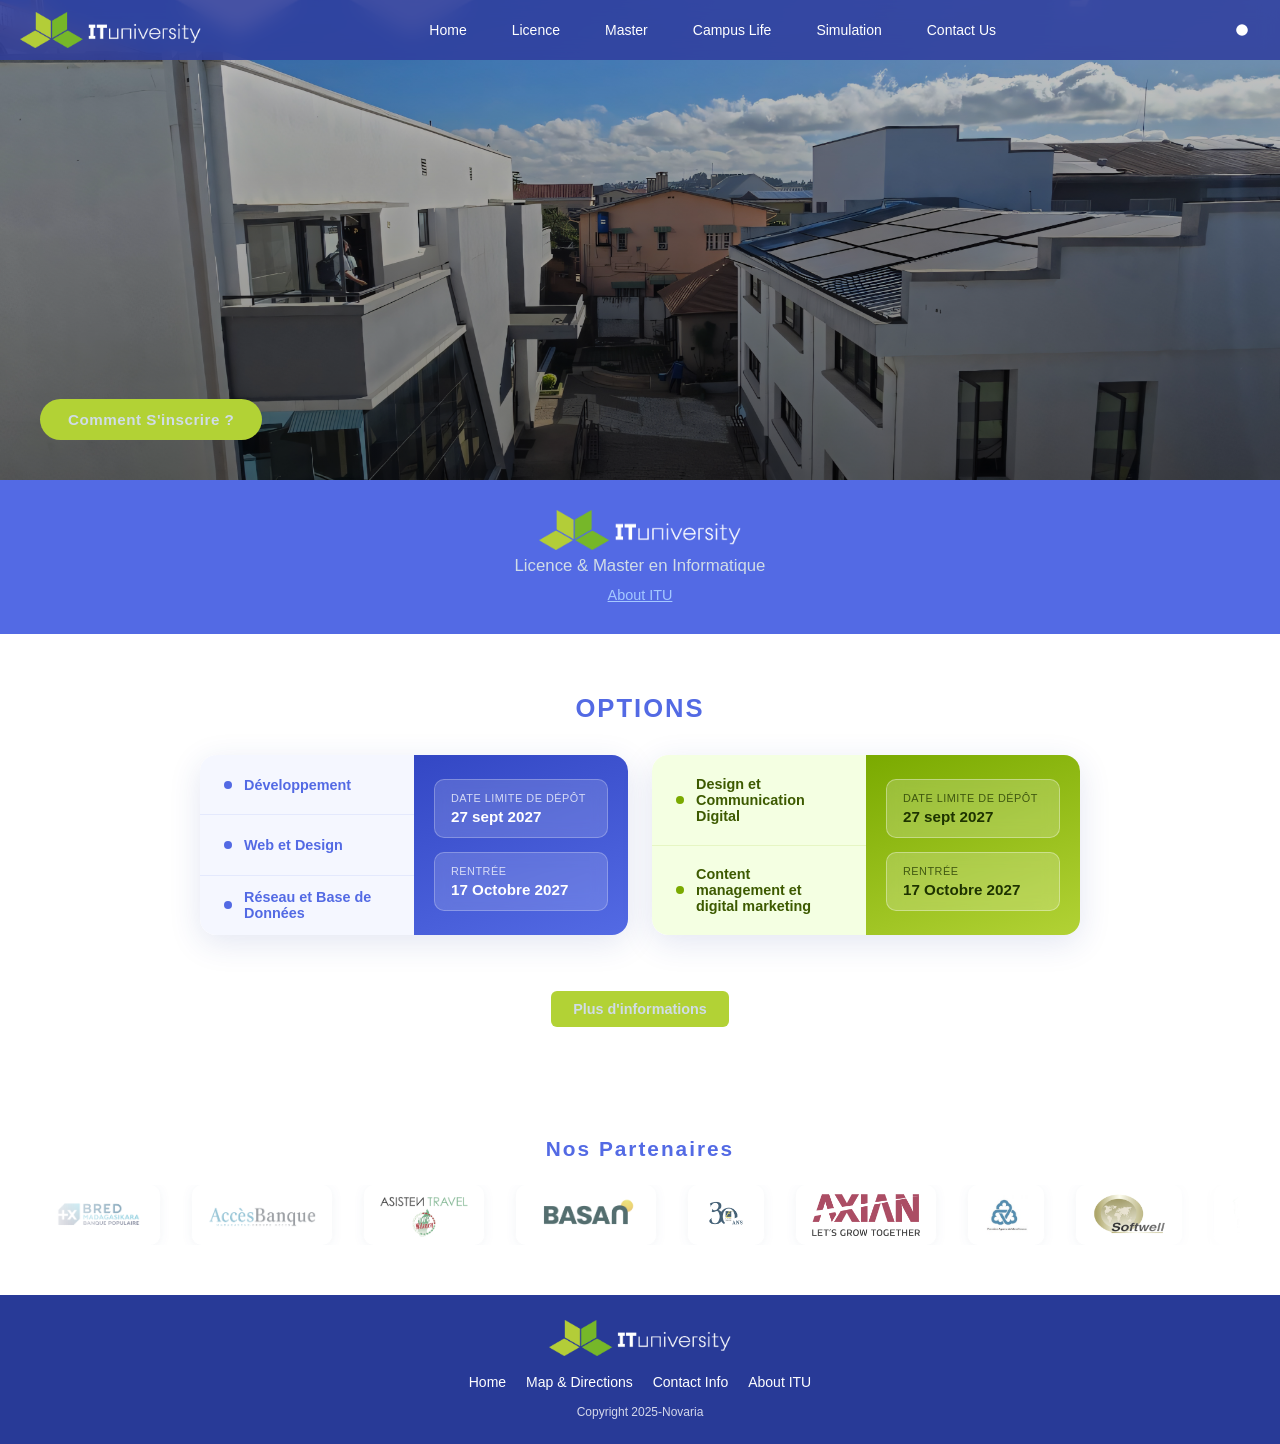
==== commit c62ee4e6: "update" ====
--- a/index.html
+++ b/index.html
@@ -5,8 +5,289 @@
   <meta name="viewport" content="width=device-width, initial-scale=1.0">
   <title>ITUniversity</title>
   <link rel="stylesheet" href="./css/style.css">
-  <!-- Font Awesome for theme icons -->
-  <link rel="stylesheet" href="https://cdnjs.cloudflare.com/ajax/libs/font-awesome/6.4.0/css/all.min.css">
+  <style>
+    /* ===== OPTIONS SECTION — glassmorphism moderne ===== */
+    .options-section {
+      padding: 60px 40px;
+      max-width: 960px;
+      margin: 0 auto;
+    }
+
+    .options-section h2 {
+      text-align: center;
+      font-family: 'Montserrat', sans-serif;
+      font-size: 1.6rem;
+      margin-bottom: 32px;
+      letter-spacing: 2px;
+      color: var(--blue);
+    }
+
+    /* Deux blocs côte à côte, même hauteur */
+    .options-wrapper {
+      display: grid;
+      grid-template-columns: 1fr 1fr;
+      gap: 24px;
+      align-items: stretch;
+    }
+
+    /* Chaque bloc: options à gauche + dates à droite */
+    .options-block {
+      display: grid;
+      grid-template-columns: 1fr 1fr;
+      border-radius: 16px;
+      overflow: hidden;
+      box-shadow: 0 8px 32px rgba(40, 58, 151, 0.13);
+    }
+
+    /* Options list */
+    .options-left {
+      display: flex;
+      flex-direction: column;
+    }
+
+    .option-card {
+      flex: 1;
+      background: rgba(245, 247, 255, 0.92);
+      backdrop-filter: blur(10px);
+      -webkit-backdrop-filter: blur(10px);
+      padding: 0 24px;
+      cursor: pointer;
+      font-weight: 700;
+      font-size: 0.9rem;
+      color: var(--blue);
+      display: flex;
+      align-items: center;
+      gap: 12px;
+      border-bottom: 1px solid rgba(83,106,228,0.1);
+      transition: background 0.2s, color 0.2s;
+      min-height: 0;
+    }
+
+    /* Chaque card prend 1/N de la hauteur du bloc */
+    .options-block .options-left {
+      height: 100%;
+    }
+
+    .option-card:last-child {
+      border-bottom: none;
+    }
+
+    .option-card::before {
+      content: '';
+      width: 8px;
+      height: 8px;
+      border-radius: 50%;
+      background: var(--blue);
+      flex-shrink: 0;
+      transition: transform 0.25s;
+    }
+
+    .option-card:hover {
+      background: rgba(83,106,228,0.1);
+    }
+
+    .option-card:hover::before {
+      transform: scale(1.6);
+    }
+
+    .option-card.selected {
+      background: var(--blue);
+      color: #fff;
+    }
+
+    .option-card.selected::before {
+      background: #fff;
+    }
+
+    /* Dates panel — glass sur fond coloré */
+    .options-right {
+      background: linear-gradient(160deg, #3347c4 0%, var(--blue) 100%);
+      padding: 24px 20px;
+      display: flex;
+      flex-direction: column;
+      justify-content: center;
+      gap: 14px;
+    }
+
+    .options-date-box {
+      background: rgba(255,255,255,0.15);
+      backdrop-filter: blur(8px);
+      -webkit-backdrop-filter: blur(8px);
+      border: 1px solid rgba(255,255,255,0.25);
+      border-radius: 10px;
+      padding: 12px 16px;
+      color: #fff;
+    }
+
+    .options-date-box .label {
+      font-size: 0.68rem;
+      opacity: 0.75;
+      text-transform: uppercase;
+      letter-spacing: 0.5px;
+    }
+
+    .options-date-box .date {
+      font-weight: 700;
+      font-size: 0.95rem;
+      margin-top: 4px;
+    }
+
+    /* ---- GREEN variant ---- */
+    .options-block.green .option-card {
+      background: rgba(244, 255, 224, 0.92);
+      color: #3d5a00;
+      border-bottom-color: rgba(166,206,57,0.18);
+    }
+
+    .options-block.green .option-card::before {
+      background: #7aaa00;
+    }
+
+    .options-block.green .option-card:hover {
+      background: rgba(166,206,57,0.15);
+    }
+
+    .options-block.green .option-card.selected {
+      background: var(--green);
+      color: #2a3d00;
+    }
+
+    .options-block.green .option-card.selected::before {
+      background: #2a3d00;
+    }
+
+    .options-block.green .options-right {
+      background: linear-gradient(160deg, #7aaa00 0%, var(--green) 100%);
+    }
+
+    .options-block.green .options-date-box {
+      color: #1e3300;
+      border-color: rgba(255,255,255,0.35);
+      background: rgba(255,255,255,0.2);
+    }
+
+    /* CTA */
+    .options-cta {
+      text-align: center;
+      margin-top: 32px;
+    }
+
+    /* MOBILE: wrapper en colonne, chaque bloc garde 2 colonnes internes */
+    @media (max-width: 750px) {
+      .options-wrapper {
+        display: flex !important;
+        flex-direction: column !important;
+      }
+      .options-block {
+        display: grid !important;
+        grid-template-columns: 55% 45% !important;
+        width: 100% !important;
+      }
+      .options-left {
+        display: flex !important;
+        flex-direction: column !important;
+      }
+      .option-card {
+        font-size: 0.76rem !important;
+        padding: 0 10px !important;
+        min-height: 44px !important;
+      }
+      .options-right {
+        padding: 12px 10px !important;
+        gap: 10px !important;
+      }
+      .options-date-box {
+        padding: 8px 10px !important;
+      }
+      .options-date-box .date {
+        font-size: 0.8rem !important;
+      }
+      .options-date-box .label {
+        font-size: 0.58rem !important;
+      }
+    }
+
+    /* ===== DARK MODE — #283a97 + 10% noir = #243585 ===== */
+    html.dark body {
+      background: #161e4e;
+    }
+
+    html.dark .options-section h2,
+    html.dark .partners-title {
+      color: #a8b8ff;
+    }
+
+    html.dark .option-card {
+      background: rgba(36, 53, 133, 0.55);
+      backdrop-filter: blur(12px);
+      -webkit-backdrop-filter: blur(12px);
+      color: #c8d4ff;
+      border-bottom-color: rgba(168, 184, 255, 0.12);
+    }
+
+    html.dark .option-card::before {
+      background: #a8b8ff;
+    }
+
+    html.dark .option-card:hover {
+      background: rgba(36, 53, 133, 0.75);
+    }
+
+    html.dark .option-card.selected {
+      background: #243585;
+      color: #fff;
+    }
+
+    html.dark .option-card.selected::before {
+      background: #fff;
+    }
+
+    html.dark .options-block:not(.green) .options-right {
+      background: linear-gradient(160deg, #1a2660 0%, #243585 100%);
+    }
+
+    html.dark .options-date-box {
+      background: rgba(255,255,255,0.08);
+      border-color: rgba(255,255,255,0.15);
+    }
+
+    html.dark .options-block.green .option-card {
+      background: rgba(30, 50, 10, 0.55);
+      color: #c8e87a;
+      border-bottom-color: rgba(166,206,57,0.12);
+    }
+
+    html.dark .options-block.green .option-card::before {
+      background: var(--green);
+    }
+
+    html.dark .options-block.green .option-card:hover {
+      background: rgba(30, 50, 10, 0.75);
+    }
+
+    html.dark .options-block.green .option-card.selected {
+      background: #4e6e00;
+      color: #e8f5b0;
+    }
+
+    html.dark .about-band {
+      background: #1a2660;
+    }
+
+    html.dark .partners-section {
+      background: #161e4e;
+    }
+
+    html.dark .partner-logo {
+      background: rgba(36, 53, 133, 0.4);
+      box-shadow: 0 2px 12px rgba(0,0,0,0.3);
+    }
+
+    html.dark .footer {
+      background-color: #0f1535;
+    }
+
+  </style>
 </head>
 <body>
 
@@ -16,7 +297,6 @@
     <div class="logo">
       <img src="assets/icons/logo.png" alt="ITU Logo">
     </div>
-
     <nav class="nav">
       <a href="#">Home</a>
       <a href="#">Licence</a>
@@ -25,80 +305,240 @@
       <a href="#">Simulation</a>
       <a href="#">Contact Us</a>
     </nav>
-
     <div class="right-actions">
-      <!-- Toggle Light/Dark Mode using Font Awesome -->
-      <button id="theme-toggle" class="theme-toggle" aria-pressed="false" aria-label="Basculer thème clair/sombre">
-        <i id="icon-sun" class="fa-solid fa-sun" aria-hidden="true" title="mode clair"></i>
-        <i id="icon-moon" class="fa-solid fa-moon" aria-hidden="true" title="mode sombre" style="display:none;"></i>
+      <button id="theme-toggle" class="theme-toggle">
+        <svg id="icon-sun" xmlns="http://www.w3.org/2000/svg" viewBox="0 0 24 24">
+          <path d="M12 4.75V2M12 22v-2.75M4.75 12H2M22 12h-2.75M5.64 5.64l-1.95-1.95M20.31 20.31l-1.95-1.95M5.64 18.36l-1.95 1.95M20.31 3.69l-1.95 1.95M12 7a5 5 0 100 10 5 5 0 000-10z"/>
+        </svg>
+        <svg id="icon-moon" xmlns="http://www.w3.org/2000/svg" viewBox="0 0 24 24" style="display:none;">
+          <path d="M21 12.79A9 9 0 1111.21 3a7 7 0 009.79 9.79z"/>
+        </svg>
       </button>
-
       <div class="menu-toggle">☰</div>
     </div>
   </div>
 </header>
 
-<!-- CONTENU TEMPORAIRE -->
-<main style="height:1000px;"></main>
+<!-- HERO -->
+<section class="hero">
+  <img src="assets/images/itUniversity.jpg" alt="Campus ITU"/>
+  <div class="hero-overlay">
+    <a href="#" class="btn-hero">Comment S'inscrire ?</a>
+  </div>
+</section>
+
+<!-- ABOUT BAND -->
+<div class="about-band">
+  <div class="logo-sm">
+    <img src="assets/icons/logo.png" alt="ITU Logo"/>
+  </div>
+  <p>Licence &amp; Master en Informatique</p>
+  <a href="#">About ITU</a>
+</div>
+
+<!-- OPTIONS -->
+<section class="options-section">
+  <h2>OPTIONS</h2>
+
+  <div class="options-wrapper">
+
+    <!-- Bloc Informatique (bleu) -->
+    <div class="options-block">
+      <div class="options-left">
+        <div class="option-card">Développement</div>
+        <div class="option-card">Web et Design</div>
+        <div class="option-card">Réseau et Base de Données</div>
+      </div>
+      <div class="options-right">
+        <div class="options-date-box">
+          <div class="label">Date limite de dépôt</div>
+          <div class="date">27 sept 2027</div>
+        </div>
+        <div class="options-date-box">
+          <div class="label">Rentrée</div>
+          <div class="date">17 Octobre 2027</div>
+        </div>
+      </div>
+    </div>
+
+    <!-- Bloc Design (vert) -->
+    <div class="options-block green">
+      <div class="options-left">
+        <div class="option-card">Design et Communication Digital</div>
+        <div class="option-card">Content management et digital marketing</div>
+      </div>
+      <div class="options-right">
+        <div class="options-date-box">
+          <div class="label">Date limite de dépôt</div>
+          <div class="date">27 sept 2027</div>
+        </div>
+        <div class="options-date-box">
+          <div class="label">Rentrée</div>
+          <div class="date">17 Octobre 2027</div>
+        </div>
+      </div>
+    </div>
+
+  </div>
+
+  <div class="options-cta">
+    <a href="#" class="btn-more">Plus d'informations</a>
+  </div>
+</section>
+
+<!-- PARTENAIRES -->
+<section class="partners-section">
+  <h2 class="partners-title">Nos Partenaires</h2>
+  <div class="partners-track-wrapper">
+    <div class="partners-track" id="partnersTrack"></div>
+  </div>
+</section>
+
+<style>
+  .partners-section {
+    padding: 50px 40px;
+    overflow: hidden;
+    background: var(--bg);
+  }
+
+  .partners-title {
+    text-align: center;
+    font-family: 'Montserrat', sans-serif;
+    font-size: 1.4rem;
+    letter-spacing: 2px;
+    color: var(--blue);
+    margin-bottom: 32px;
+  }
+
+  .partners-track-wrapper {
+    overflow: hidden;
+    position: relative;
+    /* fade edges */
+    -webkit-mask-image: linear-gradient(to right, transparent 0%, black 10%, black 90%, transparent 100%);
+    mask-image: linear-gradient(to right, transparent 0%, black 10%, black 90%, transparent 100%);
+  }
+
+  .partners-track {
+    display: flex;
+    gap: 32px;
+    width: max-content;
+    animation: scrollPartners 30s linear infinite;
+  }
+
+  .partners-track:hover {
+    animation-play-state: paused;
+  }
+
+  @keyframes scrollPartners {
+    0%   { transform: translateX(0); }
+    100% { transform: translateX(-50%); }
+  }
+
+  .partner-logo {
+    height: 60px;
+    width: auto;
+    max-width: 140px;
+    object-fit: contain;
+    filter: grayscale(40%) opacity(0.8);
+    transition: filter 0.3s, transform 0.3s;
+    flex-shrink: 0;
+    background: rgba(255,255,255,0.85);
+    backdrop-filter: blur(6px);
+    border-radius: 10px;
+    padding: 8px 16px;
+    box-shadow: 0 2px 12px rgba(40,58,151,0.08);
+  }
+
+  .partner-logo:hover {
+    filter: grayscale(0%) opacity(1);
+    transform: scale(1.08);
+  }
+</style>
+
+<script>
+  const sponsors = [
+    "67bc598e2ccb5df5d13ae1ae_BRED_MADAGASIKARA_BANQUE_POPULAIRE_FER_GAUCHE_LOGO_RVB.png",
+    "AccesBanque.png",
+    "Asisten-Logo-Medium-transparent.png",
+    "BASAN logo.png",
+    "Logo-30e-FTHM.png",
+    "Logo-Axian.png",
+    "Logo-PAMF.webp",
+    "LOGO-Softwell-Cop.png",
+    "Mesupres.png",
+    "MNDPT.jpg",
+    "QDATA.png",
+    "republique (1).png",
+    "Republique.png",
+    "Siooka_idzFl735uh_0.png",
+    "Yas_logo_2024.svg.png"
+  ];
+
+  const track = document.getElementById('partnersTrack');
+
+  // Double the list for seamless infinite scroll
+  [...sponsors, ...sponsors].forEach(file => {
+    const img = document.createElement('img');
+    img.src = `assets/sponsors/${file}`;
+    img.alt = file.replace(/\.[^.]+$/, '').replace(/[-_]/g, ' ');
+    img.className = 'partner-logo';
+    track.appendChild(img);
+  });
+</script>
 
 <!-- FOOTER -->
 <footer class="footer">
   <div class="footer-logo">
-      <img src="assets/icons/logo.png" alt="ITU Logo">
-  </div>
-
+    <img src="assets/icons/logo.png" alt="ITU Logo">
+  </div>
   <div class="footer-links">
     <a href="#">Home</a>
-    <a href="#">Map & Directions</a>
+    <a href="#">Map &amp; Directions</a>
     <a href="#">Contact Info</a>
     <a href="#">About ITU</a>
   </div>
-
-  <p class="copyright">
-    Copyright 2025-Novaria
-  </p>
+  <p class="copyright">Copyright 2025-Novaria</p>
 </footer>
-
-<!-- Page scripts -->
-<script src="./js/scroll-reveal.js" defer></script>
 
 <script>
   // Mobile menu toggle
   const toggle = document.querySelector('.menu-toggle');
   const nav = document.querySelector('.nav');
-  toggle.addEventListener('click', () => {
-    nav.classList.toggle('active');
+  toggle.addEventListener('click', () => nav.classList.toggle('active'));
+
+  // Theme toggle
+  const themeToggle = document.getElementById('theme-toggle');
+  const html = document.documentElement;
+  const iconSun = document.getElementById('icon-sun');
+  const iconMoon = document.getElementById('icon-moon');
+
+  function applyTheme(theme) {
+    if (theme === 'dark') {
+      html.classList.add('dark');
+      iconSun.style.display = 'none';
+      iconMoon.style.display = 'block';
+    } else {
+      html.classList.remove('dark');
+      iconSun.style.display = 'block';
+      iconMoon.style.display = 'none';
+    }
+  }
+  applyTheme(localStorage.getItem('theme') || 'light');
+  themeToggle.addEventListener('click', () => {
+    const isDark = html.classList.contains('dark');
+    applyTheme(isDark ? 'light' : 'dark');
+    localStorage.setItem('theme', isDark ? 'light' : 'dark');
   });
 
-  const themeToggle = document.getElementById('theme-toggle');
-const body = document.body;
-const iconSun = document.getElementById('icon-sun');
-const iconMoon = document.getElementById('icon-moon');
-
-function applyTheme(theme){
-  if(theme === 'dark'){
-    body.classList.add('dark-mode');
-    iconSun.style.display = 'none';
-    iconMoon.style.display = 'block';
-  } else {
-    body.classList.remove('dark-mode');
-    iconSun.style.display = 'block';
-    iconMoon.style.display = 'none';
-  }
-}
-
-// Vérifier la préférence sauvegardée
-applyTheme(localStorage.getItem('theme') || 'light');
-
-themeToggle.addEventListener('click', () => {
-  if(body.classList.contains('dark-mode')){
-    applyTheme('light');
-    localStorage.setItem('theme','light');
-  } else {
-    applyTheme('dark');
-    localStorage.setItem('theme','dark');
-  }
-});
+  // Card click highlight
+  document.querySelectorAll('.options-block').forEach(block => {
+    block.querySelectorAll('.option-card').forEach(card => {
+      card.addEventListener('click', () => {
+        block.querySelectorAll('.option-card').forEach(c => c.classList.remove('selected'));
+        card.classList.toggle('selected');
+      });
+    });
+  });
 </script>
 
 </body>
--- a/css/style.css
+++ b/css/style.css
@@ -1,11 +1,38 @@
+@font-face {
+  font-family: 'Fractul Black';
+  src: url('../assets/fonts/fonnts.com-fractul-italic.otf') format('opentype');
+  font-weight: normal;
+  font-style: normal;
+}
+
 :root {
-  --primary-blue: #2F3E9E;  /* Header / Footer */
+  --primary-blue: #283a97;  /* Header / Footer */
   --accent-green: #A6CE39;
   --white: #ffffff;
 
   /* Body colors */
   --body-bg: #ffffff;       /* light mode par défaut */
   --body-text: #111111;
+  
+  /* ITU Home Page Colors */
+  --bg: #ffffff;
+  --text: #111111;
+  --nav-bg: #ffffff;
+  --nav-text: #222222;
+  --blue: #536ae4;
+  --blue-light: #283a97;
+  --green: #b2d235;
+  --card-bg: #f5f7ff;
+  --footer-bg: #111827;
+  --footer-text: #d1d5db;
+}
+
+html.dark {
+  --bg: #0d0d0d;
+  --text: #eeeeee;
+  --nav-bg: #111111;
+  --nav-text: #eeeeee;
+  --card-bg: #1a1a2e;
 }
 
 /* ================= RESET ================= */
@@ -16,11 +43,10 @@
 }
 
 body {
-  font-family: Arial, sans-serif;
-  padding-top: 70px; /* espace pour header fixe */
-  background-color: var(--body-bg);
-  color: var(--body-text);
-  transition: background-color 0.3s ease, color 0.3s ease;
+  font-family: 'Fractul Italic', sans-serif;
+  background: var(--bg);
+  color: var(--text);
+  transition: background 0.3s, color 0.3s;
 }
 
 /* ================= HEADER ================= */
@@ -29,7 +55,8 @@
   top: 0;
   left: 0;
   width: 100%;
-  background-color: var(--primary-blue);
+  background-color: rgba(47, 62, 158, 0.85);
+  backdrop-filter: blur(10px);
   z-index: 1000;
 }
 
@@ -49,7 +76,7 @@
 }
 
 .logo img {
-  height: 40px;
+  height: 36px;
 }
 
 /* NAVIGATION */
@@ -57,14 +84,15 @@
   display: flex;
   gap: 45px;
 }
+
 .nav a {
   position: relative;
-  color: var(--white); /* TOUJOURS BLANC */
+  color: var(--white);
   text-decoration: none;
   font-size: 14px;
-  font-weight: 500; /* normal par défaut */
+  font-weight: 500;
   padding: 5px 0;
-  transition: all 0.3s ease; /* pour smooth hover */
+  transition: all 0.3s ease;
 }
 
 .nav a::after {
@@ -74,14 +102,13 @@
   bottom: -4px;
   width: 0%;
   height: 2px;
-  background-color: var(--white); /* underline blanc */
+  background-color: var(--white);
   transition: all 0.3s ease;
   transform: translateX(-50%);
 }
 
-/* Hover amélioration : bold + underline */
 .nav a:hover {
-  color: #d0dce7; 
+  color: #d0dce7;
 }
 
 .nav a:hover::after {
@@ -92,7 +119,7 @@
 .right-actions {
   display: flex;
   align-items: center;
-  gap: 8px; /* réduit l'espace pour éviter décalage excessif */
+  gap: 8px;
 }
 
 /* TOGGLE BOUTON */
@@ -103,34 +130,15 @@
   display: flex;
   align-items: center;
   justify-content: center;
-  padding: 4px; /* espace autour de l'icône */
+  padding: 4px;
 }
 
 .theme-toggle svg {
   width: 28px;
   height: 28px;
-  fill: var(--white); /* TOUJOURS BLANC */
+  fill: var(--white);
   transition: all 0.3s ease;
 }
-
-.theme-toggle i {
-  font-size: 20px;
-  color: var(--white);
-  transition: color 0.25s ease, transform 0.15s ease;
-  /* Font Awesome rendering specifics */
-  font-family: "Font Awesome 6 Free" !important;
-  font-weight: 900; /* solid */
-  display: inline-flex;
-  align-items: center;
-  justify-content: center;
-  line-height: 1;
-}
-
-/* Force specific icon colors and add interaction effect */
-#icon-sun { color: var(--white) !important; }
-#icon-moon { color: var(--white) !important; }
-.theme-toggle:active i { transform: scale(0.92) rotate(10deg); }
-.theme-toggle[aria-pressed="true"] i { transform: rotate(8deg) scale(1.02); }
 
 /* MENU MOBILE */
 .menu-toggle {
@@ -140,6 +148,385 @@
   cursor: pointer;
 }
 
+/* ================= HOME PAGE NAV ================= */
+nav.home-nav {
+  display: flex;
+  align-items: center;
+  justify-content: space-between;
+  padding: 12px 40px;
+  background: var(--nav-bg);
+  box-shadow: 0 2px 8px rgba(0,0,0,0.07);
+  position: sticky;
+  top: 0;
+  z-index: 100;
+}
+
+.nav-logo {
+  display: flex;
+  align-items: center;
+  gap: 8px;
+  font-family: 'Montserrat', sans-serif;
+  font-weight: 700;
+  font-size: 1.2rem;
+  color: var(--blue);
+}
+
+.nav-logo img {
+  height: 36px;
+}
+
+.nav-links {
+  display: flex;
+  gap: 24px;
+  list-style: none;
+}
+
+.nav-links a {
+  text-decoration: none;
+  color: var(--nav-text);
+  font-size: 0.9rem;
+  font-weight: 600;
+  transition: color 0.2s;
+}
+
+.nav-links a:hover {
+  color: var(--blue-light);
+}
+
+.nav-right {
+  display: flex;
+  align-items: center;
+  gap: 12px;
+}
+
+/* ================= TOGGLE SWITCH ================= */
+.switch {
+  position: relative;
+  display: inline-block;
+  width: 60px;
+  height: 34px;
+}
+
+.switch input {
+  opacity: 0;
+  width: 0;
+  height: 0;
+}
+
+.slider {
+  position: absolute;
+  cursor: pointer;
+  top: 0;
+  left: 0;
+  right: 0;
+  bottom: 0;
+  background-color: #ccc;
+  -webkit-transition: .4s;
+  transition: .4s;
+}
+
+.slider:before {
+  position: absolute;
+  content: "";
+  height: 26px;
+  width: 26px;
+  left: 4px;
+  bottom: 4px;
+  background-color: white;
+  -webkit-transition: .4s;
+  transition: .4s;
+}
+
+input:checked + .slider {
+  background-color: var(--blue);
+}
+
+input:focus + .slider {
+  box-shadow: 0 0 1px var(--blue);
+}
+
+input:checked + .slider:before {
+  -webkit-transform: translateX(26px);
+  -ms-transform: translateX(26px);
+  transform: translateX(26px);
+}
+
+.slider.round {
+  border-radius: 34px;
+}
+
+.slider.round:before {
+  border-radius: 50%;
+}
+
+/* ================= HERO ================= */
+.hero {
+  position: relative;
+  height: 480px;
+  overflow: hidden;
+}
+
+.hero img {
+  width: 100%;
+  height: 100%;
+  object-fit: cover;
+  display: block;
+}
+
+.hero-overlay {
+  position: absolute;
+  inset: 0;
+  background: linear-gradient(to bottom, rgba(0,0,0,0.2), rgba(0,0,0,0.5));
+  display: flex;
+  align-items: flex-start;
+  justify-content: flex-end;
+  flex-direction: column;
+  gap: 20px;
+  padding: 40px;
+}
+
+.hero-logo {
+  width: 120px;
+}
+
+.btn-hero {
+  background: var(--green);
+  color: #d0dce7;
+  padding: 12px 28px;
+  border-radius: 30px;
+  text-decoration: none;
+  font-weight: 700;
+  font-size: 0.95rem;
+  letter-spacing: 0.5px;
+  transition: transform 0.2s, background 0.2s;
+}
+
+.btn-hero:hover {
+  transform: scale(1.05);
+  background: #6ab034;
+}
+
+/* ================= ABOUT BAND ================= */
+.about-band {
+  background: var(--blue);
+  color: #d0dce7;
+  text-align: center;
+  padding: 30px 20px;
+}
+
+.about-band .logo-sm {
+  display: flex;
+  align-items: center;
+  justify-content: center;
+  gap: 8px;
+  font-family: 'Montserrat', sans-serif;
+  font-size: 1.2rem;
+  font-weight: 700;
+  margin-bottom: 6px;
+}
+
+.about-band .logo-sm img {
+  height: 40px;
+}
+
+.about-band p {
+  font-size: 1.05rem;
+  margin-bottom: 10px;
+}
+
+.about-band a {
+  color: #a5c8ff;
+  text-decoration: underline;
+  font-size: 0.9rem;
+}
+
+/* ================= OPTIONS ================= */
+.options-section {
+  padding: 50px 40px;
+  max-width: 1000px;
+  margin: 0 auto;
+}
+
+.options-section h2 {
+  text-align: center;
+  font-family: 'Montserrat', sans-serif;
+  font-size: 1.6rem;
+  margin-bottom: 32px;
+  letter-spacing: 2px;
+  color: var(--blue);
+}
+
+.options-grid {
+  display: grid;
+  grid-template-columns: 1fr 1fr;
+  gap: 30px;
+}
+
+.option-block {
+  background: var(--blue);
+  border-radius: 8px;
+  overflow: hidden;
+}
+
+.option-block.green {
+  background: var(--green);
+}
+
+.option-courses {
+  padding: 16px;
+  display: flex;
+  flex-direction: column;
+  gap: 8px;
+}
+
+.option-course-btn {
+  background: rgba(255,255,255,0.15);
+  color: #d0dce7;
+  border: none;
+  border-radius: 4px;
+  padding: 10px 14px;
+  text-align: center;
+  font-size: 0.9rem;
+  font-weight: 600;
+  cursor: default;
+}
+
+.option-dates {
+  padding: 16px;
+  display: flex;
+  flex-direction: column;
+  gap: 12px;
+  justify-content: center;
+}
+
+.date-box {
+  background: rgba(0,0,0,0.25);
+  border-radius: 6px;
+  padding: 12px 16px;
+  color: #d0dce7;
+  text-align: center;
+}
+
+.date-box .label {
+  font-size: 0.78rem;
+  opacity: 0.8;
+}
+
+.date-box .date {
+  font-weight: 700;
+  font-size: 1rem;
+  margin-top: 2px;
+}
+
+.btn-more {
+  display: inline-block;
+  margin-top: 24px;
+  background: var(--green);
+  color: #d0dce7;
+  padding: 10px 22px;
+  border-radius: 6px;
+  text-decoration: none;
+  font-weight: 700;
+  font-size: 0.9rem;
+  transition: background 0.2s;
+}
+
+.btn-more:hover {
+  background: #b2d235;
+}
+
+/* ================= ADMIS ================= */
+.admis-section {
+  padding: 30px 40px 50px;
+  text-align: center;
+}
+
+.admis-carousel {
+  position: relative;
+  max-width: 500px;
+  margin: 0 auto 16px;
+  border-radius: 12px;
+  overflow: hidden;
+  box-shadow: 0 8px 30px rgba(0,0,0,0.15);
+}
+
+.admis-carousel img {
+  width: 100%;
+  display: block;
+}
+
+.carousel-arrow {
+  position: absolute;
+  top: 50%;
+  transform: translateY(-50%);
+  background: rgba(0,0,0,0.4);
+  color: #d0dce7;
+  border: none;
+  font-size: 1.6rem;
+  padding: 6px 14px;
+  cursor: pointer;
+  border-radius: 4px;
+}
+
+.carousel-arrow.left {
+  left: 8px;
+}
+
+.carousel-arrow.right {
+  right: 8px;
+}
+
+.btn-admis {
+  display: inline-block;
+  background: var(--green);
+  color: #d0dce7;
+  padding: 10px 22px;
+  border-radius: 6px;
+  text-decoration: none;
+  font-weight: 700;
+  font-size: 0.9rem;
+}
+
+/* ================= PARTENAIRES ================= */
+.partners-section {
+  padding: 40px 40px;
+  text-align: center;
+  background: var(--card-bg);
+}
+
+.partners-section h2 {
+  font-family: 'Montserrat', sans-serif;
+  font-size: 1.3rem;
+  margin-bottom: 24px;
+  color: var(--blue);
+}
+
+.partners-grid {
+  display: flex;
+  flex-wrap: wrap;
+  justify-content: center;
+  gap: 12px;
+  max-width: 800px;
+  margin: 0 auto;
+}
+
+.partner-badge {
+  background: #fd3022;
+  color: #d0dce7;
+  font-weight: 900;
+  font-size: 1rem;
+  padding: 10px 18px;
+  border-radius: 4px;
+  letter-spacing: 1px;
+  display: flex;
+  align-items: center;
+  gap: 4px;
+}
+
+.partner-badge span {
+  color: #b2d235;
+}
+
 /* ================= FOOTER ================= */
 .footer {
   background-color: var(--primary-blue);
@@ -148,7 +535,7 @@
   padding: 25px 15px;
 }
 
-.footer-logo {
+.footer .footer-logo {
   display: flex;
   justify-content: center;
   align-items: center;
@@ -157,11 +544,11 @@
   font-weight: 600;
 }
 
-.footer-logo img {
-  height: 34px;
-}
-
-.footer-links {
+.footer .footer-logo img {
+  height: 36px;
+}
+
+.footer .footer-links {
   display: flex;
   justify-content: center;
   gap: 20px;
@@ -169,20 +556,68 @@
   flex-wrap: wrap;
 }
 
-.footer-links a {
+.footer .footer-links a {
   color: var(--white);
   text-decoration: none;
   font-size: 14px;
   transition: opacity 0.3s ease;
 }
 
-.footer-links a:hover {
+.footer .footer-links a:hover {
   opacity: 0.8;
 }
 
-.copyright {
+.footer .copyright {
   font-size: 12px;
   opacity: 0.8;
+}
+
+/* HOME PAGE FOOTER */
+footer {
+  background: var(--footer-bg);
+  color: var(--footer-text);
+  padding: 30px 40px;
+  text-align: center;
+}
+
+.footer-logo {
+  display: flex;
+  align-items: center;
+  justify-content: center;
+  gap: 8px;
+  font-family: 'Montserrat', sans-serif;
+  font-size: 1.1rem;
+  color: #d0dce7;
+  font-weight: 700;
+  margin-bottom: 14px;
+}
+
+.footer-logo img {
+  height: 40px;
+}
+
+.footer-links {
+  display: flex;
+  gap: 20px;
+  justify-content: center;
+  margin-bottom: 14px;
+  flex-wrap: wrap;
+}
+
+.footer-links a {
+  color: var(--footer-text);
+  text-decoration: none;
+  font-size: 0.85rem;
+  transition: color 0.2s;
+}
+
+.footer-links a:hover {
+  color: #d0dce7;
+}
+
+.footer-copy {
+  font-size: 0.75rem;
+  opacity: 0.6;
 }
 
 /* ================= RESPONSIVE ================= */
@@ -212,26 +647,24 @@
   }
 }
 
-/* ================= DARK MODE BODY ================= */
+@media (max-width: 700px) {
+  .options-grid {
+    grid-template-columns: 1fr;
+  }
+
+  nav.home-nav {
+    flex-wrap: wrap;
+    gap: 10px;
+    padding: 12px 20px;
+  }
+
+  .nav-links {
+    gap: 12px;
+  }
+}
+
+/* ================= DARK MODE ================= */
 body.dark-mode {
-  --body-bg: #111111;   /* fond sombre du body */
-  --body-text: #ffffff; /* texte principal blanc */
-}
-
-/* Global fade-in helper
-   Usage: add `class="fade-in"` to elements; when visible, `.visible` is added.
-*/
-.fade-in {
-  opacity: 0;
-  transform: translateY(18px);
-  transition: opacity .7s cubic-bezier(.23,1,.32,1), transform .7s cubic-bezier(.23,1,.32,1);
-  will-change: opacity, transform;
-}
-.fade-in.visible {
-  opacity: 1;
-  transform: translateY(0);
-}
-
-@media (prefers-reduced-motion: reduce) {
-  .fade-in, .fade-in.visible { transition: none; transform: none; opacity: 1; }
+  --body-bg: #111111;
+  --body-text: #ffffff;
 }
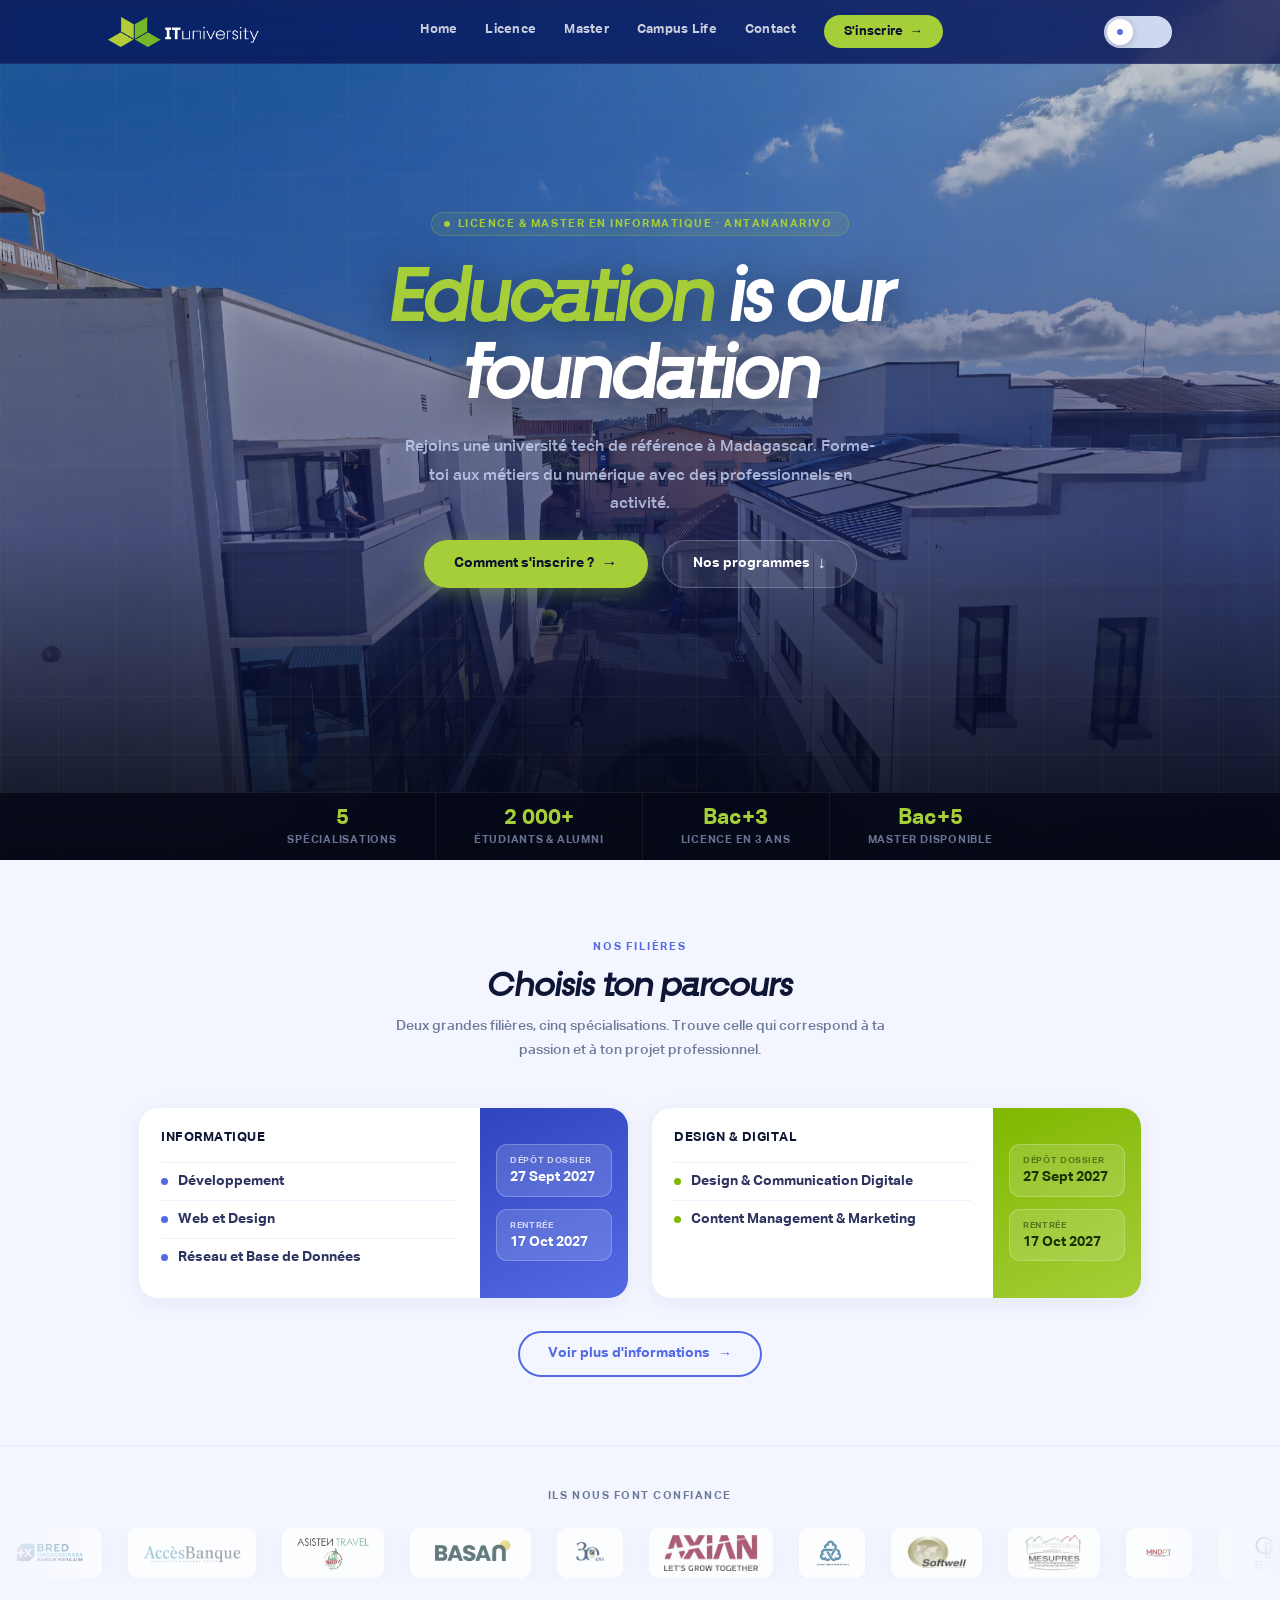
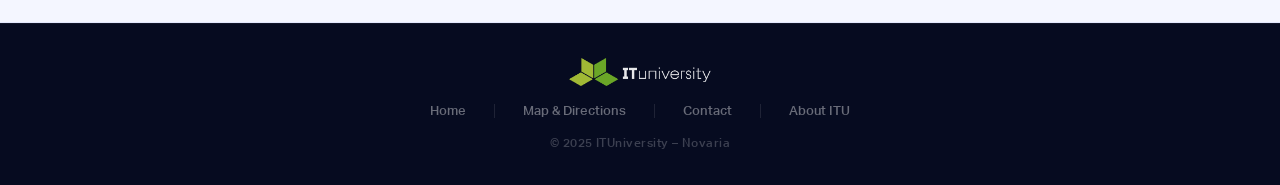
==== commit a789fa20: "optimisation de la page" ====
--- a/index.html
+++ b/index.html
@@ -4,542 +4,271 @@
   <meta charset="UTF-8">
   <meta name="viewport" content="width=device-width, initial-scale=1.0">
   <title>ITUniversity</title>
-  <link rel="stylesheet" href="./css/style.css">
-  <style>
-    /* ===== OPTIONS SECTION — glassmorphism moderne ===== */
-    .options-section {
-      padding: 60px 40px;
-      max-width: 960px;
-      margin: 0 auto;
+
+  <link rel="preconnect" href="https://fonts.googleapis.com">
+  <link href="https://fonts.googleapis.com/css2?family=Montserrat:wght@400;500;600;700;800&display=swap" rel="stylesheet">
+
+  <link rel="stylesheet" href="css/style.css">
+</head>
+
+<script>
+  (function () {
+    var stored      = localStorage.getItem('itu-theme');
+    var prefersDark = window.matchMedia('(prefers-color-scheme: dark)').matches;
+    if (stored === 'dark' || (!stored && prefersDark)) {
+      document.documentElement.classList.add('dark');
     }
-
-    .options-section h2 {
-      text-align: center;
-      font-family: 'Montserrat', sans-serif;
-      font-size: 1.6rem;
-      margin-bottom: 32px;
-      letter-spacing: 2px;
-      color: var(--blue);
+  })();
+</script>
+
+<body>
+
+  <header class="header">
+    <div class="header-inner">
+
+
+      <a href="#" class="logo">
+        <img src="assets/icons/ITU_logo_MAJ_negatif_sans_fond.png" alt="IT University">
+      </a>
+
+      <nav class="nav" id="mainNav">
+        <a href="#">Home</a>
+        <a href="#">Licence</a>
+        <a href="#">Master</a>
+        <a href="#">Campus Life</a>
+        <a href="#">Contact</a>
+        <a href="#" class="nav-cta">S'inscrire <span>→</span></a>
+      </nav>
+
+      <div class="right-actions">
+
+        <button class="theme-pill" id="themePill" aria-label="Basculer le thème">
+          <div class="theme-pill-thumb">
+           
+            <svg class="icon-sun" viewBox="0 0 24 24" xmlns="http://www.w3.org/2000/svg">
+              <path d="M12 4.75V2M12 22v-2.75M4.75 12H2M22 12h-2.75M5.64 5.64l-1.95-1.95M20.31 20.31l-1.95-1.95M5.64 18.36l-1.95 1.95M20.31 3.69l-1.95 1.95M12 7a5 5 0 100 10 5 5 0 000-10z"/>
+            </svg>
+      
+            <svg class="icon-moon" viewBox="0 0 24 24" xmlns="http://www.w3.org/2000/svg">
+              <path d="M21 12.79A9 9 0 1111.21 3 7 7 0 0021 12.79z"/>
+            </svg>
+          </div>
+        </button>
+
+        <button class="menu-toggle" id="menuToggle" aria-label="Ouvrir le menu">
+          <span></span>
+          <span></span>
+          <span></span>
+        </button>
+
+      </div>
+    </div>
+  </header>
+
+  <section class="hero">
+    <div class="hero-bg" style="background-image: url('assets/images/itUniversity.jpg');"></div>
+    <div class="hero-overlay"></div>
+    <div class="hero-grid"></div>
+
+    <div class="hero-content">
+      <span class="hero-badge">
+        <span class="badge-dot"></span>
+        Licence &amp; Master en Informatique · Antananarivo
+      </span>
+
+      <h1 class="hero-title">
+        <span class="accent">Education</span> is our<br>foundation
+      </h1>
+
+      <p class="hero-sub">
+        Rejoins une université tech de référence à Madagascar.
+        Forme-toi aux métiers du numérique avec des professionnels en activité.
+      </p>
+
+      <div class="hero-ctas">
+        <a href="#" class="btn-green">Comment s'inscrire ? <span class="btn-arrow">→</span></a>
+        <a href="#programmes" class="btn-ghost">Nos programmes <span class="btn-arrow">↓</span></a>
+      </div>
+    </div>
+
+    <div class="hero-stats">
+      <div class="hero-stat">
+        <strong>5</strong>
+        <span>Spécialisations</span>
+      </div>
+      <div class="hero-stat">
+        <strong>2 000+</strong>
+        <span>Étudiants &amp; alumni</span>
+      </div>
+      <div class="hero-stat">
+        <strong>Bac+3</strong>
+        <span>Licence en 3 ans</span>
+      </div>
+      <div class="hero-stat">
+        <strong>Bac+5</strong>
+        <span>Master disponible</span>
+      </div>
+    </div>
+  </section>
+
+
+  <section class="programmes" id="programmes">
+    <p class="sec-eyebrow">Nos filières</p>
+    <h2 class="sec-title">Choisis ton parcours</h2>
+    <p class="sec-sub">
+      Deux grandes filières, cinq spécialisations. Trouve celle qui correspond
+      à ta passion et à ton projet professionnel.
+    </p>
+
+    <div class="prog-grid">
+
+ 
+      <div class="prog-card blue" data-reveal>
+        <div class="prog-body">
+          <div class="prog-top">
+            <span class="prog-label">Informatique</span>
+          </div>
+          <div class="prog-option"><span class="prog-bullet"></span>Développement</div>
+          <div class="prog-option"><span class="prog-bullet"></span>Web et Design</div>
+          <div class="prog-option"><span class="prog-bullet"></span>Réseau et Base de Données</div>
+        </div>
+        <div class="prog-dates">
+          <div class="date-chip">
+            <div class="dl">Dépôt dossier</div>
+            <div class="dv">27 Sept 2027</div>
+          </div>
+          <div class="date-chip">
+            <div class="dl">Rentrée</div>
+            <div class="dv">17 Oct 2027</div>
+          </div>
+        </div>
+      </div>
+
+      <div class="prog-card green" data-reveal style="transition-delay: .1s">
+        <div class="prog-body">
+          <div class="prog-top">
+            
+            <span class="prog-label">Design &amp; Digital</span>
+          </div>
+          <div class="prog-option"><span class="prog-bullet"></span>Design &amp; Communication Digitale</div>
+          <div class="prog-option"><span class="prog-bullet"></span>Content Management &amp; Marketing</div>
+        </div>
+        <div class="prog-dates">
+          <div class="date-chip">
+            <div class="dl">Dépôt dossier</div>
+            <div class="dv">27 Sept 2027</div>
+          </div>
+          <div class="date-chip">
+            <div class="dl">Rentrée</div>
+            <div class="dv">17 Oct 2027</div>
+          </div>
+        </div>
+      </div>
+
+    </div>
+
+    <div class="prog-cta">
+      <a href="#" class="btn-outline">Voir plus d'informations <span>→</span></a>
+    </div>
+  </section>
+
+
+  <section class="partners">
+    <p class="partners-eyebrow">Ils nous font confiance</p>
+    <div class="track-wrap">
+      <div class="partners-track" id="partnersTrack"></div>
+    </div>
+  </section>
+
+
+  <footer class="footer">
+  
+    <div class="footer-logo">
+      <img src="assets/icons/ITU_logo_MAJ_negatif_sans_fond.png" alt="IT University">
+    </div>
+    <div class="footer-links">
+      <a href="#">Home</a>
+      <div class="footer-sep"></div>
+      <a href="#">Map &amp; Directions</a>
+      <div class="footer-sep"></div>
+      <a href="#">Contact</a>
+      <div class="footer-sep"></div>
+      <a href="#">About ITU</a>
+    </div>
+    <p class="footer-copy">© 2025 ITUniversity – Novaria</p>
+  </footer>
+
+
+  <script>
+ 
+    const html = document.documentElement;
+    const pill = document.getElementById('themePill');
+
+    function setTheme(dark) {
+      dark
+        ? html.classList.add('dark')
+        : html.classList.remove('dark');
+      localStorage.setItem('itu-theme', dark ? 'dark' : 'light');
     }
 
-    /* Deux blocs côte à côte, même hauteur */
-    .options-wrapper {
-      display: grid;
-      grid-template-columns: 1fr 1fr;
-      gap: 24px;
-      align-items: stretch;
-    }
-
-    /* Chaque bloc: options à gauche + dates à droite */
-    .options-block {
-      display: grid;
-      grid-template-columns: 1fr 1fr;
-      border-radius: 16px;
-      overflow: hidden;
-      box-shadow: 0 8px 32px rgba(40, 58, 151, 0.13);
-    }
-
-    /* Options list */
-    .options-left {
-      display: flex;
-      flex-direction: column;
-    }
-
-    .option-card {
-      flex: 1;
-      background: rgba(245, 247, 255, 0.92);
-      backdrop-filter: blur(10px);
-      -webkit-backdrop-filter: blur(10px);
-      padding: 0 24px;
-      cursor: pointer;
-      font-weight: 700;
-      font-size: 0.9rem;
-      color: var(--blue);
-      display: flex;
-      align-items: center;
-      gap: 12px;
-      border-bottom: 1px solid rgba(83,106,228,0.1);
-      transition: background 0.2s, color 0.2s;
-      min-height: 0;
-    }
-
-    /* Chaque card prend 1/N de la hauteur du bloc */
-    .options-block .options-left {
-      height: 100%;
-    }
-
-    .option-card:last-child {
-      border-bottom: none;
-    }
-
-    .option-card::before {
-      content: '';
-      width: 8px;
-      height: 8px;
-      border-radius: 50%;
-      background: var(--blue);
-      flex-shrink: 0;
-      transition: transform 0.25s;
-    }
-
-    .option-card:hover {
-      background: rgba(83,106,228,0.1);
-    }
-
-    .option-card:hover::before {
-      transform: scale(1.6);
-    }
-
-    .option-card.selected {
-      background: var(--blue);
-      color: #fff;
-    }
-
-    .option-card.selected::before {
-      background: #fff;
-    }
-
-    /* Dates panel — glass sur fond coloré */
-    .options-right {
-      background: linear-gradient(160deg, #3347c4 0%, var(--blue) 100%);
-      padding: 24px 20px;
-      display: flex;
-      flex-direction: column;
-      justify-content: center;
-      gap: 14px;
-    }
-
-    .options-date-box {
-      background: rgba(255,255,255,0.15);
-      backdrop-filter: blur(8px);
-      -webkit-backdrop-filter: blur(8px);
-      border: 1px solid rgba(255,255,255,0.25);
-      border-radius: 10px;
-      padding: 12px 16px;
-      color: #fff;
-    }
-
-    .options-date-box .label {
-      font-size: 0.68rem;
-      opacity: 0.75;
-      text-transform: uppercase;
-      letter-spacing: 0.5px;
-    }
-
-    .options-date-box .date {
-      font-weight: 700;
-      font-size: 0.95rem;
-      margin-top: 4px;
-    }
-
-    /* ---- GREEN variant ---- */
-    .options-block.green .option-card {
-      background: rgba(244, 255, 224, 0.92);
-      color: #3d5a00;
-      border-bottom-color: rgba(166,206,57,0.18);
-    }
-
-    .options-block.green .option-card::before {
-      background: #7aaa00;
-    }
-
-    .options-block.green .option-card:hover {
-      background: rgba(166,206,57,0.15);
-    }
-
-    .options-block.green .option-card.selected {
-      background: var(--green);
-      color: #2a3d00;
-    }
-
-    .options-block.green .option-card.selected::before {
-      background: #2a3d00;
-    }
-
-    .options-block.green .options-right {
-      background: linear-gradient(160deg, #7aaa00 0%, var(--green) 100%);
-    }
-
-    .options-block.green .options-date-box {
-      color: #1e3300;
-      border-color: rgba(255,255,255,0.35);
-      background: rgba(255,255,255,0.2);
-    }
-
-    /* CTA */
-    .options-cta {
-      text-align: center;
-      margin-top: 32px;
-    }
-
-    /* MOBILE: wrapper en colonne, chaque bloc garde 2 colonnes internes */
-    @media (max-width: 750px) {
-      .options-wrapper {
-        display: flex !important;
-        flex-direction: column !important;
-      }
-      .options-block {
-        display: grid !important;
-        grid-template-columns: 55% 45% !important;
-        width: 100% !important;
-      }
-      .options-left {
-        display: flex !important;
-        flex-direction: column !important;
-      }
-      .option-card {
-        font-size: 0.76rem !important;
-        padding: 0 10px !important;
-        min-height: 44px !important;
-      }
-      .options-right {
-        padding: 12px 10px !important;
-        gap: 10px !important;
-      }
-      .options-date-box {
-        padding: 8px 10px !important;
-      }
-      .options-date-box .date {
-        font-size: 0.8rem !important;
-      }
-      .options-date-box .label {
-        font-size: 0.58rem !important;
-      }
-    }
-
-    /* ===== DARK MODE — #283a97 + 10% noir = #243585 ===== */
-    html.dark body {
-      background: #161e4e;
-    }
-
-    html.dark .options-section h2,
-    html.dark .partners-title {
-      color: #a8b8ff;
-    }
-
-    html.dark .option-card {
-      background: rgba(36, 53, 133, 0.55);
-      backdrop-filter: blur(12px);
-      -webkit-backdrop-filter: blur(12px);
-      color: #c8d4ff;
-      border-bottom-color: rgba(168, 184, 255, 0.12);
-    }
-
-    html.dark .option-card::before {
-      background: #a8b8ff;
-    }
-
-    html.dark .option-card:hover {
-      background: rgba(36, 53, 133, 0.75);
-    }
-
-    html.dark .option-card.selected {
-      background: #243585;
-      color: #fff;
-    }
-
-    html.dark .option-card.selected::before {
-      background: #fff;
-    }
-
-    html.dark .options-block:not(.green) .options-right {
-      background: linear-gradient(160deg, #1a2660 0%, #243585 100%);
-    }
-
-    html.dark .options-date-box {
-      background: rgba(255,255,255,0.08);
-      border-color: rgba(255,255,255,0.15);
-    }
-
-    html.dark .options-block.green .option-card {
-      background: rgba(30, 50, 10, 0.55);
-      color: #c8e87a;
-      border-bottom-color: rgba(166,206,57,0.12);
-    }
-
-    html.dark .options-block.green .option-card::before {
-      background: var(--green);
-    }
-
-    html.dark .options-block.green .option-card:hover {
-      background: rgba(30, 50, 10, 0.75);
-    }
-
-    html.dark .options-block.green .option-card.selected {
-      background: #4e6e00;
-      color: #e8f5b0;
-    }
-
-    html.dark .about-band {
-      background: #1a2660;
-    }
-
-    html.dark .partners-section {
-      background: #161e4e;
-    }
-
-    html.dark .partner-logo {
-      background: rgba(36, 53, 133, 0.4);
-      box-shadow: 0 2px 12px rgba(0,0,0,0.3);
-    }
-
-    html.dark .footer {
-      background-color: #0f1535;
-    }
-
-  </style>
-</head>
-<body>
-
-<!-- HEADER -->
-<header class="header">
-  <div class="container">
-    <div class="logo">
-      <img src="assets/icons/logo.png" alt="ITU Logo">
-    </div>
-    <nav class="nav">
-      <a href="#">Home</a>
-      <a href="#">Licence</a>
-      <a href="#">Master</a>
-      <a href="#">Campus Life</a>
-      <a href="#">Simulation</a>
-      <a href="#">Contact Us</a>
-    </nav>
-    <div class="right-actions">
-      <button id="theme-toggle" class="theme-toggle">
-        <svg id="icon-sun" xmlns="http://www.w3.org/2000/svg" viewBox="0 0 24 24">
-          <path d="M12 4.75V2M12 22v-2.75M4.75 12H2M22 12h-2.75M5.64 5.64l-1.95-1.95M20.31 20.31l-1.95-1.95M5.64 18.36l-1.95 1.95M20.31 3.69l-1.95 1.95M12 7a5 5 0 100 10 5 5 0 000-10z"/>
-        </svg>
-        <svg id="icon-moon" xmlns="http://www.w3.org/2000/svg" viewBox="0 0 24 24" style="display:none;">
-          <path d="M21 12.79A9 9 0 1111.21 3a7 7 0 009.79 9.79z"/>
-        </svg>
-      </button>
-      <div class="menu-toggle">☰</div>
-    </div>
-  </div>
-</header>
-
-<!-- HERO -->
-<section class="hero">
-  <img src="assets/images/itUniversity.jpg" alt="Campus ITU"/>
-  <div class="hero-overlay">
-    <a href="#" class="btn-hero">Comment S'inscrire ?</a>
-  </div>
-</section>
-
-<!-- ABOUT BAND -->
-<div class="about-band">
-  <div class="logo-sm">
-    <img src="assets/icons/logo.png" alt="ITU Logo"/>
-  </div>
-  <p>Licence &amp; Master en Informatique</p>
-  <a href="#">About ITU</a>
-</div>
-
-<!-- OPTIONS -->
-<section class="options-section">
-  <h2>OPTIONS</h2>
-
-  <div class="options-wrapper">
-
-    <!-- Bloc Informatique (bleu) -->
-    <div class="options-block">
-      <div class="options-left">
-        <div class="option-card">Développement</div>
-        <div class="option-card">Web et Design</div>
-        <div class="option-card">Réseau et Base de Données</div>
-      </div>
-      <div class="options-right">
-        <div class="options-date-box">
-          <div class="label">Date limite de dépôt</div>
-          <div class="date">27 sept 2027</div>
-        </div>
-        <div class="options-date-box">
-          <div class="label">Rentrée</div>
-          <div class="date">17 Octobre 2027</div>
-        </div>
-      </div>
-    </div>
-
-    <!-- Bloc Design (vert) -->
-    <div class="options-block green">
-      <div class="options-left">
-        <div class="option-card">Design et Communication Digital</div>
-        <div class="option-card">Content management et digital marketing</div>
-      </div>
-      <div class="options-right">
-        <div class="options-date-box">
-          <div class="label">Date limite de dépôt</div>
-          <div class="date">27 sept 2027</div>
-        </div>
-        <div class="options-date-box">
-          <div class="label">Rentrée</div>
-          <div class="date">17 Octobre 2027</div>
-        </div>
-      </div>
-    </div>
-
-  </div>
-
-  <div class="options-cta">
-    <a href="#" class="btn-more">Plus d'informations</a>
-  </div>
-</section>
-
-<!-- PARTENAIRES -->
-<section class="partners-section">
-  <h2 class="partners-title">Nos Partenaires</h2>
-  <div class="partners-track-wrapper">
-    <div class="partners-track" id="partnersTrack"></div>
-  </div>
-</section>
-
-<style>
-  .partners-section {
-    padding: 50px 40px;
-    overflow: hidden;
-    background: var(--bg);
-  }
-
-  .partners-title {
-    text-align: center;
-    font-family: 'Montserrat', sans-serif;
-    font-size: 1.4rem;
-    letter-spacing: 2px;
-    color: var(--blue);
-    margin-bottom: 32px;
-  }
-
-  .partners-track-wrapper {
-    overflow: hidden;
-    position: relative;
-    /* fade edges */
-    -webkit-mask-image: linear-gradient(to right, transparent 0%, black 10%, black 90%, transparent 100%);
-    mask-image: linear-gradient(to right, transparent 0%, black 10%, black 90%, transparent 100%);
-  }
-
-  .partners-track {
-    display: flex;
-    gap: 32px;
-    width: max-content;
-    animation: scrollPartners 30s linear infinite;
-  }
-
-  .partners-track:hover {
-    animation-play-state: paused;
-  }
-
-  @keyframes scrollPartners {
-    0%   { transform: translateX(0); }
-    100% { transform: translateX(-50%); }
-  }
-
-  .partner-logo {
-    height: 60px;
-    width: auto;
-    max-width: 140px;
-    object-fit: contain;
-    filter: grayscale(40%) opacity(0.8);
-    transition: filter 0.3s, transform 0.3s;
-    flex-shrink: 0;
-    background: rgba(255,255,255,0.85);
-    backdrop-filter: blur(6px);
-    border-radius: 10px;
-    padding: 8px 16px;
-    box-shadow: 0 2px 12px rgba(40,58,151,0.08);
-  }
-
-  .partner-logo:hover {
-    filter: grayscale(0%) opacity(1);
-    transform: scale(1.08);
-  }
-</style>
-
-<script>
-  const sponsors = [
-    "67bc598e2ccb5df5d13ae1ae_BRED_MADAGASIKARA_BANQUE_POPULAIRE_FER_GAUCHE_LOGO_RVB.png",
-    "AccesBanque.png",
-    "Asisten-Logo-Medium-transparent.png",
-    "BASAN logo.png",
-    "Logo-30e-FTHM.png",
-    "Logo-Axian.png",
-    "Logo-PAMF.webp",
-    "LOGO-Softwell-Cop.png",
-    "Mesupres.png",
-    "MNDPT.jpg",
-    "QDATA.png",
-    "republique (1).png",
-    "Republique.png",
-    "Siooka_idzFl735uh_0.png",
-    "Yas_logo_2024.svg.png"
-  ];
-
-  const track = document.getElementById('partnersTrack');
-
-  // Double the list for seamless infinite scroll
-  [...sponsors, ...sponsors].forEach(file => {
-    const img = document.createElement('img');
-    img.src = `assets/sponsors/${file}`;
-    img.alt = file.replace(/\.[^.]+$/, '').replace(/[-_]/g, ' ');
-    img.className = 'partner-logo';
-    track.appendChild(img);
-  });
-</script>
-
-<!-- FOOTER -->
-<footer class="footer">
-  <div class="footer-logo">
-    <img src="assets/icons/logo.png" alt="ITU Logo">
-  </div>
-  <div class="footer-links">
-    <a href="#">Home</a>
-    <a href="#">Map &amp; Directions</a>
-    <a href="#">Contact Info</a>
-    <a href="#">About ITU</a>
-  </div>
-  <p class="copyright">Copyright 2025-Novaria</p>
-</footer>
-
-<script>
-  // Mobile menu toggle
-  const toggle = document.querySelector('.menu-toggle');
-  const nav = document.querySelector('.nav');
-  toggle.addEventListener('click', () => nav.classList.toggle('active'));
-
-  // Theme toggle
-  const themeToggle = document.getElementById('theme-toggle');
-  const html = document.documentElement;
-  const iconSun = document.getElementById('icon-sun');
-  const iconMoon = document.getElementById('icon-moon');
-
-  function applyTheme(theme) {
-    if (theme === 'dark') {
-      html.classList.add('dark');
-      iconSun.style.display = 'none';
-      iconMoon.style.display = 'block';
-    } else {
-      html.classList.remove('dark');
-      iconSun.style.display = 'block';
-      iconMoon.style.display = 'none';
-    }
-  }
-  applyTheme(localStorage.getItem('theme') || 'light');
-  themeToggle.addEventListener('click', () => {
-    const isDark = html.classList.contains('dark');
-    applyTheme(isDark ? 'light' : 'dark');
-    localStorage.setItem('theme', isDark ? 'light' : 'dark');
-  });
-
-  // Card click highlight
-  document.querySelectorAll('.options-block').forEach(block => {
-    block.querySelectorAll('.option-card').forEach(card => {
-      card.addEventListener('click', () => {
-        block.querySelectorAll('.option-card').forEach(c => c.classList.remove('selected'));
-        card.classList.toggle('selected');
+    pill.addEventListener('click', () => {
+      setTheme(!html.classList.contains('dark'));
+    });
+
+   
+    window.matchMedia('(prefers-color-scheme: dark)').addEventListener('change', e => {
+      if (!localStorage.getItem('itu-theme')) setTheme(e.matches);
+    });
+
+   
+    const menuBtn = document.getElementById('menuToggle');
+    const nav     = document.getElementById('mainNav');
+
+    menuBtn.addEventListener('click', () => nav.classList.toggle('open'));
+
+    nav.querySelectorAll('a').forEach(a =>
+      a.addEventListener('click', () => nav.classList.remove('open'))
+    );
+
+    const sponsors = [
+      "67bc598e2ccb5df5d13ae1ae_BRED_MADAGASIKARA_BANQUE_POPULAIRE_FER_GAUCHE_LOGO_RVB.png",
+      "AccesBanque.png",
+      "Asisten-Logo-Medium-transparent.png",
+      "BASAN logo.png",
+      "Logo-30e-FTHM.png",
+      "Logo-Axian.png",
+      "Logo-PAMF.webp",
+      "LOGO-Softwell-Cop.png",
+      "Mesupres.png",
+      "MNDPT.jpg",
+      "QDATA.png",
+      "republique (1).png",
+      "Republique.png",
+      "Siooka_idzFl735uh_0.png",
+      "Yas_logo_2024.svg.png"
+    ];
+
+    const track = document.getElementById('partnersTrack');
+    [...sponsors, ...sponsors].forEach(file => {
+      const img     = document.createElement('img');
+      img.src       = `assets/sponsors/${file}`;
+      img.alt       = file.replace(/\.[^.]+$/, '').replace(/[-_]/g, ' ');
+      img.className = 'partner-logo';
+      track.appendChild(img);
+    });
+
+
+    const revealObs = new IntersectionObserver((entries) => {
+      entries.forEach(e => {
+        if (e.isIntersecting) {
+          e.target.classList.add('visible');
+          revealObs.unobserve(e.target);
+        }
       });
-    });
-  });
-</script>
+    }, { threshold: 0.12 });
+
+    document.querySelectorAll('[data-reveal]').forEach(el => revealObs.observe(el));
+  </script>
 
 </body>
 </html>
--- a/css/style.css
+++ b/css/style.css
@@ -1,670 +1,780 @@
+
 @font-face {
-  font-family: 'Fractul Black';
+  font-family: 'Aktiv Grotesk';
+  src: url('../assets/fonts/AktivGrotesk-Medium.ttf') format('truetype');
+  font-weight: 400;
+  font-style: normal;
+}
+
+@font-face {
+  font-family: 'Aktiv Grotesk';
+  src: url('../assets/fonts/AktivGrotesk-Bold.ttf') format('truetype');
+  font-weight: 700;
+  font-style: normal;
+}
+
+@font-face {
+  font-family: 'Aktiv Grotesk';
+  src: url('../assets/fonts/AktivGrotesk-Light.ttf') format('truetype');
+  font-weight: 300;
+  font-style: normal;
+}
+
+@font-face {
+  font-family: 'Fractul';
   src: url('../assets/fonts/fonnts.com-fractul-italic.otf') format('opentype');
   font-weight: normal;
-  font-style: normal;
-}
+  font-style: italic;
+}
+
+*, *::before, *::after { box-sizing: border-box; margin: 0; padding: 0; }
 
 :root {
-  --primary-blue: #283a97;  /* Header / Footer */
-  --accent-green: #A6CE39;
-  --white: #ffffff;
-
-  /* Body colors */
-  --body-bg: #ffffff;       /* light mode par défaut */
-  --body-text: #111111;
   
-  /* ITU Home Page Colors */
-  --bg: #ffffff;
-  --text: #111111;
-  --nav-bg: #ffffff;
-  --nav-text: #222222;
-  --blue: #536ae4;
-  --blue-light: #283a97;
-  --green: #b2d235;
-  --card-bg: #f5f7ff;
-  --footer-bg: #111827;
-  --footer-text: #d1d5db;
+  --green:    #A6CE39;
+  --green-dk: #85a82c;
+  --blue:     #536ae4;
+  --blue-d:   #283a97;
+  --dark:     #0a0f2e;
+
+  --bg:          #f4f6ff;
+  --bg-card:     #ffffff;
+  --text-head:   #0e1535;
+  --text-body:   #2d3460;
+  --text-muted:  #6b7a99;
+  --border:      rgba(83,106,228,0.10);
+  --shadow-sm:   0 4px 20px rgba(40,58,151,0.08);
+  --shadow-md:   0 10px 40px rgba(40,58,151,0.14);
+  --shadow-lg:   0 18px 56px rgba(40,58,151,0.18);
+
+  --toggle-bg:     #d0d8f0;
+  --toggle-thumb:  #fff;
+  --toggle-icon-c: #536ae4;
 }
 
 html.dark {
-  --bg: #0d0d0d;
-  --text: #eeeeee;
-  --nav-bg: #111111;
-  --nav-text: #eeeeee;
-  --card-bg: #1a1a2e;
-}
-
-/* ================= RESET ================= */
-* {
-  margin: 0;
-  padding: 0;
-  box-sizing: border-box;
-}
+  --bg:          #080e28;
+  --bg-card:     #0f1735;
+  --text-head:   #eef1ff;
+  --text-body:   #b0bcdd;
+  --text-muted:  #6878a8;
+  --border:      rgba(255,255,255,0.07);
+  --shadow-sm:   0 4px 20px rgba(0,0,0,0.30);
+  --shadow-md:   0 10px 40px rgba(0,0,0,0.40);
+  --shadow-lg:   0 18px 56px rgba(0,0,0,0.50);
+
+  --toggle-bg:     #1e2d60;
+  --toggle-thumb:  #e8eeff;
+  --toggle-icon-c: #A6CE39;
+}
+
+html { scroll-behavior: smooth; }
 
 body {
-  font-family: 'Fractul Italic', sans-serif;
+  font-family: 'Aktiv Grotesk', -apple-system, BlinkMacSystemFont, sans-serif;
   background: var(--bg);
-  color: var(--text);
-  transition: background 0.3s, color 0.3s;
-}
-
-/* ================= HEADER ================= */
+  color: var(--text-body);
+  transition: background .35s, color .35s;
+  -webkit-font-smoothing: antialiased;
+}
+
+/* Titres avec Fractul Italic */
+h1, h2, h3, h4, h5, h6 {
+  font-family: 'Fractul', serif;
+  font-style: italic;
+  color: var(--text-head);
+}
+
+a   { text-decoration: none; color: inherit; }
+img { display: block; }
+
 .header {
   position: fixed;
-  top: 0;
-  left: 0;
-  width: 100%;
-  background-color: rgba(47, 62, 158, 0.85);
-  backdrop-filter: blur(10px);
+  top: 0; left: 0; right: 0;
   z-index: 1000;
-}
-
-.container {
-  width: 100%;
-  padding: 12px 20px;
-  display: flex;
+  height: 64px;
+  background: rgba(12, 20, 80, 0.78);
+  backdrop-filter: blur(18px) saturate(160%);
+  -webkit-backdrop-filter: blur(18px) saturate(160%);
+  border-bottom: 1px solid rgba(255,255,255,0.07);
+  transition: background .35s;
+}
+
+.header-inner {
+  max-width: 1120px;
+  margin: 0 auto;
+  padding: 0 28px;
+  height: 100%;
+  display: flex;
+  align-items: center;
   justify-content: space-between;
-  align-items: center;
-}
-
-/* LOGO */
-.logo {
-  display: flex;
-  align-items: center;
-  gap: 8px;
-}
-
-.logo img {
-  height: 36px;
-}
-
-/* NAVIGATION */
+  gap: 20px;
+}
+
+.logo         { display: flex; align-items: center; }
+.logo img     { height: 30px; width: auto; }
+
+
 .nav {
   display: flex;
-  gap: 45px;
+  align-items: center;
+  gap: 28px;
 }
 
 .nav a {
+  color: rgba(255,255,255,.78);
+  font-size: .84rem;
+  font-weight: 600;
+  letter-spacing: .02em;
   position: relative;
-  color: var(--white);
-  text-decoration: none;
-  font-size: 14px;
-  font-weight: 500;
-  padding: 5px 0;
-  transition: all 0.3s ease;
+  padding-bottom: 3px;
+  transition: color .2s;
+  white-space: nowrap;
 }
 
 .nav a::after {
-  content: "";
+  content: '';
   position: absolute;
-  left: 50%;
-  bottom: -4px;
-  width: 0%;
-  height: 2px;
-  background-color: var(--white);
-  transition: all 0.3s ease;
-  transform: translateX(-50%);
-}
-
-.nav a:hover {
-  color: #d0dce7;
-}
-
-.nav a:hover::after {
-  width: 100%;
-}
-
-/* RIGHT ACTIONS */
-.right-actions {
-  display: flex;
-  align-items: center;
-  gap: 8px;
-}
-
-/* TOGGLE BOUTON */
-.theme-toggle {
-  background: transparent;
+  bottom: 0; left: 0;
+  width: 0; height: 2px;
+  border-radius: 2px;
+  background: var(--green);
+  transition: width .25s cubic-bezier(.4,0,.2,1);
+}
+
+.nav a:hover          { color: #fff; }
+.nav a:hover::after   { width: 100%; }
+
+.nav-cta {
+  display: inline-flex;
+  align-items: center;
+  justify-content: center;
+  gap: 6px;
+  background: var(--green);
+  color: #0a0f2e !important;
+  font-weight: 700 !important;
+  font-size: .82rem !important;
+  padding: 10px 20px !important;
+  border-radius: 30px;
+  letter-spacing: .01em;
+  line-height: 1;
+  position: static !important;
+  transition: background .2s, transform .2s !important;
+}
+.nav-cta::after { display: none !important; }
+.nav-cta:hover  { background: #bfdc4a !important; transform: translateY(-1px) !important; }
+
+.right-actions { display: flex; align-items: center; gap: 12px; }
+
+.theme-pill {
+  display: flex;
+  align-items: center;
+  background: var(--toggle-bg);
+  border-radius: 30px;
+  padding: 3px;
+  cursor: pointer;
+  border: none;
+  transition: background .35s;
+  position: relative;
+  width: 68px;
+  height: 32px;
+}
+
+.theme-pill-thumb {
+  position: absolute;
+  width: 26px; height: 26px;
+  border-radius: 50%;
+  background: var(--toggle-thumb);
+  box-shadow: 0 2px 8px rgba(0,0,0,.20);
+  transition: left .3s cubic-bezier(.4,0,.2,1), background .3s;
+  left: 3px;
+  display: flex;
+  align-items: center;
+  justify-content: center;
+}
+
+html.dark .theme-pill-thumb { left: 39px; }
+
+.theme-pill-thumb svg {
+  width: 14px; height: 14px;
+  fill: var(--toggle-icon-c);
+  transition: fill .3s;
+}
+
+.icon-sun              { display: block; }
+.icon-moon             { display: none;  }
+html.dark .icon-sun    { display: none;  }
+html.dark .icon-moon   { display: block; }
+
+.menu-toggle {
+  display: none;
+  background: none;
   border: none;
   cursor: pointer;
-  display: flex;
-  align-items: center;
-  justify-content: center;
+  flex-direction: column;
+  gap: 5px;
   padding: 4px;
 }
 
-.theme-toggle svg {
-  width: 28px;
-  height: 28px;
-  fill: var(--white);
-  transition: all 0.3s ease;
-}
-
-/* MENU MOBILE */
-.menu-toggle {
-  display: none;
-  font-size: 24px;
-  color: var(--white);
-  cursor: pointer;
-}
-
-/* ================= HOME PAGE NAV ================= */
-nav.home-nav {
-  display: flex;
-  align-items: center;
-  justify-content: space-between;
-  padding: 12px 40px;
-  background: var(--nav-bg);
-  box-shadow: 0 2px 8px rgba(0,0,0,0.07);
-  position: sticky;
-  top: 0;
-  z-index: 100;
-}
-
-.nav-logo {
-  display: flex;
-  align-items: center;
-  gap: 8px;
-  font-family: 'Montserrat', sans-serif;
-  font-weight: 700;
-  font-size: 1.2rem;
-  color: var(--blue);
-}
-
-.nav-logo img {
-  height: 36px;
-}
-
-.nav-links {
-  display: flex;
-  gap: 24px;
-  list-style: none;
-}
-
-.nav-links a {
-  text-decoration: none;
-  color: var(--nav-text);
-  font-size: 0.9rem;
-  font-weight: 600;
-  transition: color 0.2s;
-}
-
-.nav-links a:hover {
-  color: var(--blue-light);
-}
-
-.nav-right {
-  display: flex;
-  align-items: center;
-  gap: 12px;
-}
-
-/* ================= TOGGLE SWITCH ================= */
-.switch {
-  position: relative;
-  display: inline-block;
-  width: 60px;
-  height: 34px;
-}
-
-.switch input {
-  opacity: 0;
-  width: 0;
-  height: 0;
-}
-
-.slider {
-  position: absolute;
-  cursor: pointer;
-  top: 0;
-  left: 0;
-  right: 0;
-  bottom: 0;
-  background-color: #ccc;
-  -webkit-transition: .4s;
-  transition: .4s;
-}
-
-.slider:before {
-  position: absolute;
-  content: "";
-  height: 26px;
-  width: 26px;
-  left: 4px;
-  bottom: 4px;
-  background-color: white;
-  -webkit-transition: .4s;
-  transition: .4s;
-}
-
-input:checked + .slider {
-  background-color: var(--blue);
-}
-
-input:focus + .slider {
-  box-shadow: 0 0 1px var(--blue);
-}
-
-input:checked + .slider:before {
-  -webkit-transform: translateX(26px);
-  -ms-transform: translateX(26px);
-  transform: translateX(26px);
-}
-
-.slider.round {
-  border-radius: 34px;
-}
-
-.slider.round:before {
-  border-radius: 50%;
-}
-
-/* ================= HERO ================= */
+.menu-toggle span {
+  display: block;
+  width: 22px; height: 2px;
+  background: #fff;
+  border-radius: 2px;
+  transition: transform .25s, opacity .25s;
+}
+
+
 .hero {
   position: relative;
-  height: 480px;
+  height: 100vh;
+  min-height: 580px;
+  max-height: 860px;
   overflow: hidden;
 }
 
-.hero img {
-  width: 100%;
-  height: 100%;
-  object-fit: cover;
-  display: block;
+.hero-bg {
+  position: absolute;
+  inset: 0;
+  background-size: cover;
+  background-position: center 30%;
+  transform: scale(1.06);
+  animation: heroZoom 10s cubic-bezier(.2,0,.1,1) forwards;
+}
+
+@keyframes heroZoom {
+  to { transform: scale(1); }
 }
 
 .hero-overlay {
   position: absolute;
   inset: 0;
-  background: linear-gradient(to bottom, rgba(0,0,0,0.2), rgba(0,0,0,0.5));
-  display: flex;
-  align-items: flex-start;
-  justify-content: flex-end;
+  background: linear-gradient(
+    to top,
+    rgba(5,8,22,.95)    0%,
+    rgba(14,24,90,.62) 38%,
+    rgba(0,0,0,.18)   100%
+  );
+  z-index: 1;
+}
+
+.hero-grid {
+  position: absolute;
+  inset: 0;
+  z-index: 2;
+  background-image:
+    linear-gradient(rgba(166,206,57,.045) 1px, transparent 1px),
+    linear-gradient(90deg, rgba(166,206,57,.045) 1px, transparent 1px);
+  background-size: 58px 58px;
+  animation: gridDrift 26s linear infinite;
+  pointer-events: none;
+}
+
+@keyframes gridDrift {
+  from { background-position: 0 0; }
+  to   { background-position: 0 58px; }
+}
+
+.hero-content {
+  position: absolute;
+  inset: 0;
+  z-index: 3;
+  display: flex;
   flex-direction: column;
-  gap: 20px;
-  padding: 40px;
-}
-
-.hero-logo {
-  width: 120px;
-}
-
-.btn-hero {
+  align-items: center;
+  justify-content: center;
+  text-align: center;
+  padding: 80px 28px 140px;
+  gap: 22px;
+}
+
+.hero-badge {
+  display: inline-flex;
+  align-items: center;
+  gap: 8px;
+  font-size: .68rem;
+  font-weight: 700;
+  letter-spacing: .14em;
+  text-transform: uppercase;
+  color: var(--green);
+  background: rgba(166,206,57,.10);
+  border: 1px solid rgba(166,206,57,.28);
+  padding: 5px 16px 5px 12px;
+  border-radius: 30px;
+  animation: fadeUp .5s .05s both;
+}
+
+.badge-dot {
+  width: 6px; height: 6px;
+  border-radius: 50%;
   background: var(--green);
-  color: #d0dce7;
-  padding: 12px 28px;
-  border-radius: 30px;
-  text-decoration: none;
+  animation: pulseDot 2.2s ease-in-out infinite;
+}
+
+@keyframes pulseDot {
+  0%, 100% { opacity: 1; transform: scale(1); }
+  50%       { opacity: .4; transform: scale(1.6); }
+}
+
+.hero-title {
+  font-size: clamp(2.6rem, 7vw, 4.6rem);
+  font-weight: 800;
+  color: #fff;
+  line-height: 1.04;
+  letter-spacing: -.04em;
+  text-shadow: 0 8px 40px rgba(2,6,23,.55);
+  animation: fadeUp .65s .18s both;
+}
+
+.hero-title .accent { color: var(--green); }
+
+.hero-sub {
+  font-size: clamp(.88rem, 1.8vw, 1.02rem);
+  color: rgba(210,222,255,.75);
+  max-width: 480px;
+  line-height: 1.72;
+  font-weight: 400;
+  animation: fadeUp .65s .32s both;
+}
+
+.hero-ctas {
+  display: flex;
+  gap: 14px;
+  flex-wrap: wrap;
+  justify-content: center;
+  animation: fadeUp .65s .46s both;
+}
+
+.btn-green {
+  display: inline-flex;
+  align-items: center;
+  gap: 8px;
+  background: var(--green);
+  color: #0a0f2e;
   font-weight: 700;
-  font-size: 0.95rem;
-  letter-spacing: 0.5px;
-  transition: transform 0.2s, background 0.2s;
-}
-
-.btn-hero:hover {
-  transform: scale(1.05);
-  background: #6ab034;
-}
-
-/* ================= ABOUT BAND ================= */
-.about-band {
-  background: var(--blue);
-  color: #d0dce7;
+  font-size: .9rem;
+  padding: 13px 30px;
+  border-radius: 34px;
+  transition: background .2s, transform .2s, box-shadow .2s;
+  box-shadow: 0 4px 20px rgba(166,206,57,.35);
+}
+
+.btn-green:hover {
+  background: #bfdc4a;
+  transform: translateY(-2px);
+  box-shadow: 0 8px 28px rgba(166,206,57,.45);
+}
+
+.btn-ghost {
+  display: inline-flex;
+  align-items: center;
+  gap: 8px;
+  background: rgba(255,255,255,.09);
+  color: #fff;
+  font-weight: 600;
+  font-size: .9rem;
+  padding: 13px 30px;
+  border-radius: 34px;
+  border: 1px solid rgba(255,255,255,.22);
+  backdrop-filter: blur(10px);
+  transition: background .2s, transform .2s;
+}
+
+.btn-ghost:hover {
+  background: rgba(255,255,255,.16);
+  transform: translateY(-2px);
+}
+
+.btn-arrow { font-size: 1rem; transition: transform .2s; }
+.btn-green:hover .btn-arrow,
+.btn-ghost:hover .btn-arrow { transform: translateX(3px); }
+
+.hero-stats {
+  position: absolute;
+  bottom: 0; left: 0; right: 0;
+  z-index: 4;
+  display: flex;
+  justify-content: center;
+  background: rgba(5,8,22,.80);
+  backdrop-filter: blur(14px);
+  border-top: 1px solid rgba(255,255,255,.07);
+  animation: fadeUp .65s .6s both;
+}
+
+.hero-stat {
+  padding: 14px 38px;
   text-align: center;
-  padding: 30px 20px;
-}
-
-.about-band .logo-sm {
-  display: flex;
-  align-items: center;
-  justify-content: center;
-  gap: 8px;
-  font-family: 'Montserrat', sans-serif;
-  font-size: 1.2rem;
+  border-right: 1px solid rgba(255,255,255,.07);
+  transition: background .2s;
+}
+
+.hero-stat:last-child { border-right: none; }
+.hero-stat:hover      { background: rgba(166,206,57,.06); }
+
+.hero-stat strong {
+  display: block;
+  font-size: 1.35rem;
+  font-weight: 800;
+  color: var(--green);
+  line-height: 1.1;
+}
+
+.hero-stat span {
+  display: block;
+  font-size: .68rem;
+  color: rgba(190,205,255,.55);
+  font-weight: 600;
+  text-transform: uppercase;
+  letter-spacing: .07em;
+  margin-top: 3px;
+}
+
+@keyframes fadeUp {
+  from { opacity: 0; transform: translateY(22px); }
+  to   { opacity: 1; transform: translateY(0); }
+}
+
+.programmes {
+  padding: 80px 28px 68px;
+  max-width: 1060px;
+  margin: 0 auto;
+}
+
+.sec-eyebrow {
+  text-align: center;
+  font-size: .7rem;
   font-weight: 700;
-  margin-bottom: 6px;
-}
-
-.about-band .logo-sm img {
-  height: 40px;
-}
-
-.about-band p {
-  font-size: 1.05rem;
+  letter-spacing: .16em;
+  text-transform: uppercase;
+  color: var(--blue);
   margin-bottom: 10px;
 }
 
-.about-band a {
-  color: #a5c8ff;
-  text-decoration: underline;
-  font-size: 0.9rem;
-}
-
-/* ================= OPTIONS ================= */
-.options-section {
-  padding: 50px 40px;
-  max-width: 1000px;
-  margin: 0 auto;
-}
-
-.options-section h2 {
+html.dark .sec-eyebrow { color: #8899ee; }
+
+.sec-title {
   text-align: center;
-  font-family: 'Montserrat', sans-serif;
-  font-size: 1.6rem;
-  margin-bottom: 32px;
-  letter-spacing: 2px;
-  color: var(--blue);
-}
-
-.options-grid {
+  font-size: clamp(1.55rem, 3.2vw, 2.1rem);
+  font-weight: 800;
+  color: var(--text-head);
+  margin-bottom: 10px;
+  letter-spacing: -.025em;
+}
+
+.sec-sub {
+  text-align: center;
+  color: var(--text-muted);
+  font-size: .9rem;
+  max-width: 500px;
+  margin: 0 auto 44px;
+  line-height: 1.65;
+}
+
+
+.prog-grid {
   display: grid;
   grid-template-columns: 1fr 1fr;
-  gap: 30px;
-}
-
-.option-block {
+  gap: 22px;
+}
+
+.prog-card {
+  background: var(--bg-card);
+  border-radius: 20px;
+  overflow: hidden;
+  box-shadow: var(--shadow-sm);
+  border: 1.5px solid var(--border);
+  display: grid;
+  grid-template-columns: 1fr 148px;
+  transition: transform .28s cubic-bezier(.2,0,.1,1),
+              box-shadow .28s,
+              border-color .28s,
+              opacity .6s ease;
+  opacity: 0;
+  transform: translateY(28px);
+}
+
+.prog-card.visible {
+  opacity: 1;
+  transform: translateY(0);
+}
+
+.prog-card:hover {
+  transform: translateY(-5px) !important;
+  box-shadow: var(--shadow-lg);
+}
+
+.prog-card.blue:hover  { border-color: rgba(83,106,228,.35); }
+.prog-card.green:hover { border-color: rgba(166,206,57,.45); }
+
+html.dark .prog-card {
+  background: var(--bg-card);
+  box-shadow: var(--shadow-sm);
+}
+
+
+.prog-body {
+  padding: 22px;
+  display: flex;
+  flex-direction: column;
+}
+
+.prog-top {
+  display: flex;
+  align-items: center;
+  gap: 12px;
+  margin-bottom: 16px;
+}
+
+.prog-icon {
+  width: 40px; height: 40px;
+  border-radius: 12px;
+  display: flex;
+  align-items: center;
+  justify-content: center;
+  font-size: 1.1rem;
+  flex-shrink: 0;
+}
+
+.prog-card.blue  .prog-icon { background: rgba(83,106,228,.10); }
+.prog-card.green .prog-icon { background: rgba(166,206,57,.14); }
+
+.prog-label {
+  font-size: .8rem;
+  font-weight: 800;
+  color: var(--text-head);
+  letter-spacing: .04em;
+  text-transform: uppercase;
+}
+
+html.dark .prog-label { color: #d0daff; }
+
+
+.prog-option {
+  display: flex;
+  align-items: center;
+  gap: 10px;
+  padding: 10px 0;
+  font-size: .87rem;
+  font-weight: 600;
+  color: var(--text-body);
+  border-top: 1px solid var(--border);
+  transition: color .18s;
+  cursor: default;
+}
+
+.prog-option:hover { color: var(--text-head); }
+
+.prog-bullet {
+  width: 7px; height: 7px;
+  border-radius: 50%;
+  flex-shrink: 0;
+  transition: transform .2s;
+}
+
+.prog-card.blue  .prog-bullet { background: var(--blue); }
+.prog-card.green .prog-bullet { background: #7fb800; }
+
+.prog-option:hover .prog-bullet { transform: scale(1.7); }
+
+
+.prog-dates {
+  padding: 22px 16px;
+  display: flex;
+  flex-direction: column;
+  justify-content: center;
+  gap: 12px;
+}
+
+.prog-card.blue .prog-dates {
+  background: linear-gradient(155deg, #2f45c0 0%, #536ae4 100%);
+}
+
+.prog-card.green .prog-dates {
+  background: linear-gradient(155deg, #7fb800 0%, #A6CE39 100%);
+}
+
+.date-chip {
+  background: rgba(255,255,255,.14);
+  border: 1px solid rgba(255,255,255,.22);
+  border-radius: 11px;
+  padding: 10px 13px;
+}
+
+.date-chip .dl {
+  font-size: .58rem;
+  font-weight: 700;
+  letter-spacing: .07em;
+  text-transform: uppercase;
+  opacity: .72;
+  color: #fff;
+}
+
+.prog-card.green .date-chip .dl { color: rgba(20,40,0,.72); }
+
+.date-chip .dv {
+  font-size: .86rem;
+  font-weight: 800;
+  color: #fff;
+  margin-top: 3px;
+  line-height: 1.2;
+}
+
+.prog-card.green .date-chip .dv { color: #1a3000; }
+
+.prog-cta {
+  text-align: center;
+  margin-top: 32px;
+}
+
+.btn-outline {
+  display: inline-flex;
+  align-items: center;
+  gap: 8px;
+  border: 2px solid var(--blue);
+  color: var(--blue);
+  font-weight: 700;
+  font-size: .88rem;
+  padding: 12px 28px;
+  border-radius: 34px;
+  transition: background .22s, color .22s, transform .22s, border-color .22s;
+}
+
+.btn-outline:hover {
   background: var(--blue);
-  border-radius: 8px;
+  color: #fff;
+  transform: translateY(-2px);
+}
+
+html.dark .btn-outline             { border-color: #8899ee; color: #8899ee; }
+html.dark .btn-outline:hover       { background: #8899ee; color: #080e28; }
+
+.partners {
+  padding: 44px 0;
   overflow: hidden;
-}
-
-.option-block.green {
-  background: var(--green);
-}
-
-.option-courses {
-  padding: 16px;
+  border-top: 1px solid var(--border);
+  border-bottom: 1px solid var(--border);
+  background: var(--bg);
+  transition: background .35s, border-color .35s;
+}
+
+.partners-eyebrow {
+  text-align: center;
+  font-size: .68rem;
+  font-weight: 700;
+  letter-spacing: .14em;
+  text-transform: uppercase;
+  color: var(--text-muted);
+  margin-bottom: 26px;
+}
+
+.track-wrap {
+  overflow: hidden;
+  -webkit-mask-image: linear-gradient(to right, transparent 0%, #000 9%, #000 91%, transparent 100%);
+  mask-image: linear-gradient(to right, transparent 0%, #000 9%, #000 91%, transparent 100%);
+}
+
+.partners-track {
+  display: flex;
+  gap: 26px;
+  width: max-content;
+  animation: marquee 34s linear infinite;
+}
+
+.partners-track:hover { animation-play-state: paused; }
+
+@keyframes marquee {
+  from { transform: translateX(0); }
+  to   { transform: translateX(-50%); }
+}
+
+.partner-logo {
+  height: 50px;
+  width: auto;
+  max-width: 128px;
+  object-fit: contain;
+  flex-shrink: 0;
+  filter: grayscale(45%) opacity(.72);
+  background: var(--bg-card);
+  border-radius: 9px;
+  padding: 7px 15px;
+  box-shadow: var(--shadow-sm);
+  transition: filter .3s, transform .3s;
+}
+
+.partner-logo:hover {
+  filter: grayscale(0%) opacity(1);
+  transform: scale(1.08);
+}
+
+.footer {
+  background: #060b20;
+  padding: 34px 28px;
   display: flex;
   flex-direction: column;
-  gap: 8px;
-}
-
-.option-course-btn {
-  background: rgba(255,255,255,0.15);
-  color: #d0dce7;
-  border: none;
-  border-radius: 4px;
-  padding: 10px 14px;
-  text-align: center;
-  font-size: 0.9rem;
-  font-weight: 600;
-  cursor: default;
-}
-
-.option-dates {
-  padding: 16px;
-  display: flex;
-  flex-direction: column;
-  gap: 12px;
-  justify-content: center;
-}
-
-.date-box {
-  background: rgba(0,0,0,0.25);
-  border-radius: 6px;
-  padding: 12px 16px;
-  color: #d0dce7;
-  text-align: center;
-}
-
-.date-box .label {
-  font-size: 0.78rem;
-  opacity: 0.8;
-}
-
-.date-box .date {
-  font-weight: 700;
-  font-size: 1rem;
-  margin-top: 2px;
-}
-
-.btn-more {
-  display: inline-block;
-  margin-top: 24px;
-  background: var(--green);
-  color: #d0dce7;
-  padding: 10px 22px;
-  border-radius: 6px;
-  text-decoration: none;
-  font-weight: 700;
-  font-size: 0.9rem;
-  transition: background 0.2s;
-}
-
-.btn-more:hover {
-  background: #b2d235;
-}
-
-/* ================= ADMIS ================= */
-.admis-section {
-  padding: 30px 40px 50px;
-  text-align: center;
-}
-
-.admis-carousel {
-  position: relative;
-  max-width: 500px;
-  margin: 0 auto 16px;
-  border-radius: 12px;
-  overflow: hidden;
-  box-shadow: 0 8px 30px rgba(0,0,0,0.15);
-}
-
-.admis-carousel img {
-  width: 100%;
-  display: block;
-}
-
-.carousel-arrow {
-  position: absolute;
-  top: 50%;
-  transform: translateY(-50%);
-  background: rgba(0,0,0,0.4);
-  color: #d0dce7;
-  border: none;
-  font-size: 1.6rem;
-  padding: 6px 14px;
-  cursor: pointer;
-  border-radius: 4px;
-}
-
-.carousel-arrow.left {
-  left: 8px;
-}
-
-.carousel-arrow.right {
-  right: 8px;
-}
-
-.btn-admis {
-  display: inline-block;
-  background: var(--green);
-  color: #d0dce7;
-  padding: 10px 22px;
-  border-radius: 6px;
-  text-decoration: none;
-  font-weight: 700;
-  font-size: 0.9rem;
-}
-
-/* ================= PARTENAIRES ================= */
-.partners-section {
-  padding: 40px 40px;
-  text-align: center;
-  background: var(--card-bg);
-}
-
-.partners-section h2 {
-  font-family: 'Montserrat', sans-serif;
-  font-size: 1.3rem;
-  margin-bottom: 24px;
-  color: var(--blue);
-}
-
-.partners-grid {
-  display: flex;
+  align-items: center;
+  gap: 18px;
+  border-top: 1px solid rgba(255,255,255,.05);
+}
+
+.footer-logo img { height: 28px; width: auto; opacity: .9; }
+
+.footer-links {
+  display: flex;
+  gap: 28px;
   flex-wrap: wrap;
   justify-content: center;
-  gap: 12px;
-  max-width: 800px;
-  margin: 0 auto;
-}
-
-.partner-badge {
-  background: #fd3022;
-  color: #d0dce7;
-  font-weight: 900;
-  font-size: 1rem;
-  padding: 10px 18px;
-  border-radius: 4px;
-  letter-spacing: 1px;
-  display: flex;
-  align-items: center;
-  gap: 4px;
-}
-
-.partner-badge span {
-  color: #b2d235;
-}
-
-/* ================= FOOTER ================= */
-.footer {
-  background-color: var(--primary-blue);
-  color: var(--white);
-  text-align: center;
-  padding: 25px 15px;
-}
-
-.footer .footer-logo {
-  display: flex;
-  justify-content: center;
-  align-items: center;
-  gap: 10px;
-  margin-bottom: 18px;
-  font-weight: 600;
-}
-
-.footer .footer-logo img {
-  height: 36px;
-}
-
-.footer .footer-links {
-  display: flex;
-  justify-content: center;
-  gap: 20px;
-  margin-bottom: 15px;
-  flex-wrap: wrap;
-}
-
-.footer .footer-links a {
-  color: var(--white);
-  text-decoration: none;
-  font-size: 14px;
-  transition: opacity 0.3s ease;
-}
-
-.footer .footer-links a:hover {
-  opacity: 0.8;
-}
-
-.footer .copyright {
-  font-size: 12px;
-  opacity: 0.8;
-}
-
-/* HOME PAGE FOOTER */
-footer {
-  background: var(--footer-bg);
-  color: var(--footer-text);
-  padding: 30px 40px;
-  text-align: center;
-}
-
-.footer-logo {
-  display: flex;
-  align-items: center;
-  justify-content: center;
-  gap: 8px;
-  font-family: 'Montserrat', sans-serif;
-  font-size: 1.1rem;
-  color: #d0dce7;
-  font-weight: 700;
-  margin-bottom: 14px;
-}
-
-.footer-logo img {
-  height: 40px;
-}
-
-.footer-links {
-  display: flex;
-  gap: 20px;
-  justify-content: center;
-  margin-bottom: 14px;
-  flex-wrap: wrap;
+  align-items: center;
 }
 
 .footer-links a {
-  color: var(--footer-text);
-  text-decoration: none;
-  font-size: 0.85rem;
-  transition: color 0.2s;
-}
-
-.footer-links a:hover {
-  color: #d0dce7;
+  color: rgba(255,255,255,.4);
+  font-size: .8rem;
+  font-weight: 500;
+  transition: color .2s;
+}
+
+.footer-links a:hover { color: rgba(255,255,255,.85); }
+
+.footer-sep {
+  width: 1px; height: 14px;
+  background: rgba(255,255,255,.1);
 }
 
 .footer-copy {
-  font-size: 0.75rem;
-  opacity: 0.6;
-}
-
-/* ================= RESPONSIVE ================= */
-@media (max-width: 768px) {
-  .container {
-    padding: 12px 20px;
+  font-size: .72rem;
+  color: rgba(255,255,255,.22);
+  letter-spacing: .04em;
+}
+
+@media (max-width: 820px) {
+  .prog-grid { grid-template-columns: 1fr; }
+  .prog-card { grid-template-columns: 1fr 130px; }
+}
+
+@media (max-width: 700px) {
+  .nav {
+    display: none;
+    position: absolute;
+    top: 64px; left: 0; right: 0;
+    flex-direction: column;
+    align-items: flex-start;
+    background: rgba(10,18,70,.97);
+    padding: 18px 28px 24px;
+    gap: 18px;
+    border-bottom: 1px solid rgba(255,255,255,.08);
   }
-
-  .nav {
-    position: absolute;
-    top: 65px;
-    right: 0;
-    background-color: var(--primary-blue);
-    flex-direction: column;
-    width: 220px;
-    padding: 20px;
-    gap: 15px;
-    display: none;
-  }
-
-  .nav.active {
-    display: flex;
-  }
-
-  .menu-toggle {
-    display: block;
-  }
-}
-
-@media (max-width: 700px) {
-  .options-grid {
-    grid-template-columns: 1fr;
-  }
-
-  nav.home-nav {
-    flex-wrap: wrap;
-    gap: 10px;
-    padding: 12px 20px;
-  }
-
-  .nav-links {
-    gap: 12px;
-  }
-}
-
-/* ================= DARK MODE ================= */
-body.dark-mode {
-  --body-bg: #111111;
-  --body-text: #ffffff;
+  .nav.open      { display: flex; }
+  .nav-cta       { display: none !important; }
+  .menu-toggle   { display: flex; }
+  .hero-stat     { padding: 12px 20px; }
+  .hero-stat strong { font-size: 1.15rem; }
+}
+
+@media (max-width: 500px) {
+  .hero-stats   { flex-wrap: wrap; }
+  .hero-stat    { flex: 1 1 45%; border-right: none; border-top: 1px solid rgba(255,255,255,.07); }
+  .hero-ctas    { flex-direction: column; align-items: center; }
+  .prog-card    { grid-template-columns: 1fr; }
+  .prog-dates   { flex-direction: row; flex-wrap: wrap; gap: 8px; }
+  .date-chip    { flex: 1; }
 }
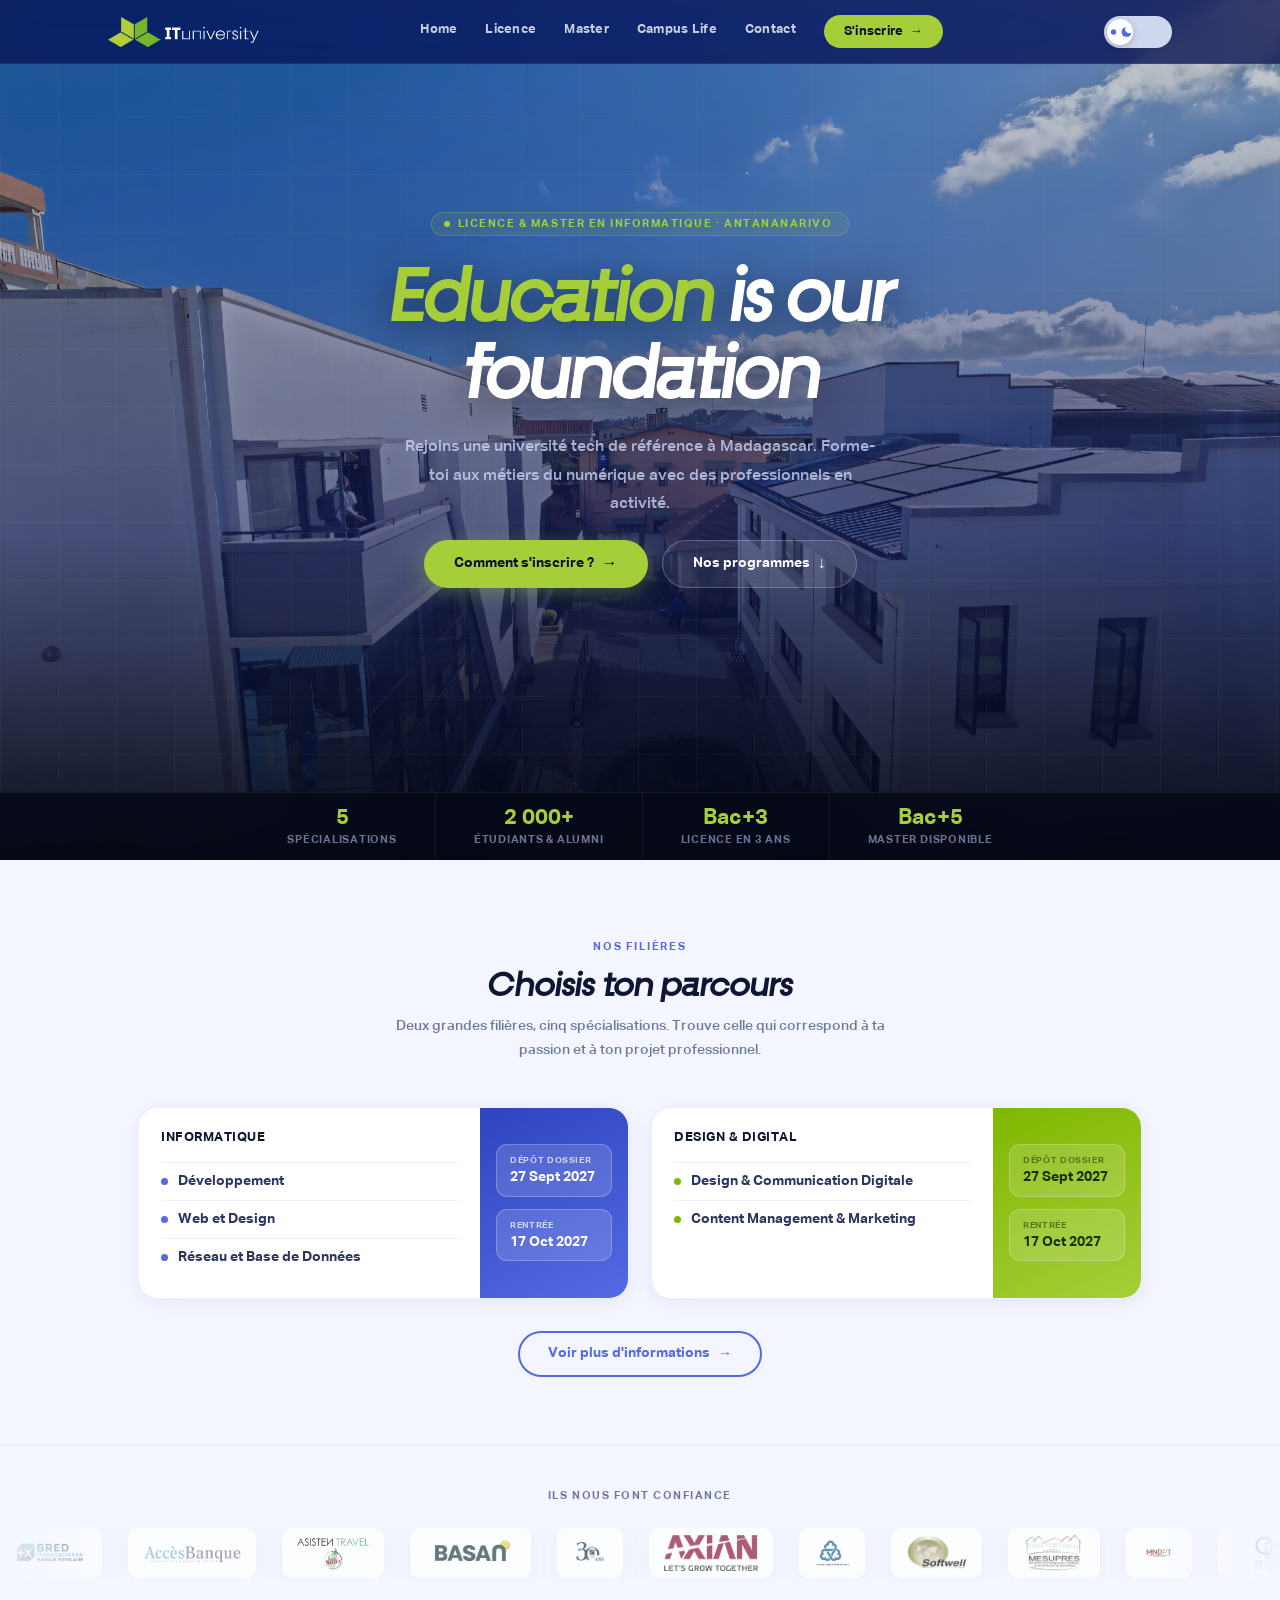
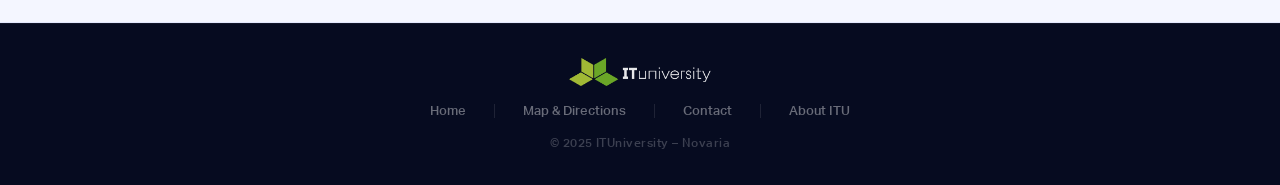
==== commit 83d12fcf: "Merge branch 'mitia-pages' into merge" ====
--- a/index.html
+++ b/index.html
@@ -10,6 +10,9 @@
 
   <link rel="stylesheet" href="css/style.css">
 </head>
+
+<!-- Page scripts -->
+<script src="./js/scroll-reveal.js" defer></script>
 
 <script>
   (function () {
--- a/css/style.css
+++ b/css/style.css
@@ -201,11 +201,26 @@
   transition: fill .3s;
 }
 
-.icon-sun              { display: block; }
-.icon-moon             { display: none;  }
-html.dark .icon-sun    { display: none;  }
-html.dark .icon-moon   { display: block; }
-
+.theme-toggle i {
+  font-size: 20px;
+  color: var(--white);
+  transition: color 0.25s ease, transform 0.15s ease;
+  /* Font Awesome rendering specifics */
+  font-family: "Font Awesome 6 Free" !important;
+  font-weight: 900; /* solid */
+  display: inline-flex;
+  align-items: center;
+  justify-content: center;
+  line-height: 1;
+}
+
+/* Force specific icon colors and add interaction effect */
+#icon-sun { color: var(--white) !important; }
+#icon-moon { color: var(--white) !important; }
+.theme-toggle:active i { transform: scale(0.92) rotate(10deg); }
+.theme-toggle[aria-pressed="true"] i { transform: rotate(8deg) scale(1.02); }
+
+/* MENU MOBILE */
 .menu-toggle {
   display: none;
   background: none;
@@ -770,11 +785,26 @@
   .hero-stat strong { font-size: 1.15rem; }
 }
 
-@media (max-width: 500px) {
-  .hero-stats   { flex-wrap: wrap; }
-  .hero-stat    { flex: 1 1 45%; border-right: none; border-top: 1px solid rgba(255,255,255,.07); }
-  .hero-ctas    { flex-direction: column; align-items: center; }
-  .prog-card    { grid-template-columns: 1fr; }
-  .prog-dates   { flex-direction: row; flex-wrap: wrap; gap: 8px; }
-  .date-chip    { flex: 1; }
+/* ================= DARK MODE BODY ================= */
+body.dark-mode {
+  --body-bg: #111111;   /* fond sombre du body */
+  --body-text: #ffffff; /* texte principal blanc */
+}
+
+/* Global fade-in helper
+   Usage: add `class="fade-in"` to elements; when visible, `.visible` is added.
+*/
+.fade-in {
+  opacity: 0;
+  transform: translateY(18px);
+  transition: opacity .7s cubic-bezier(.23,1,.32,1), transform .7s cubic-bezier(.23,1,.32,1);
+  will-change: opacity, transform;
+}
+.fade-in.visible {
+  opacity: 1;
+  transform: translateY(0);
+}
+
+@media (prefers-reduced-motion: reduce) {
+  .fade-in, .fade-in.visible { transition: none; transform: none; opacity: 1; }
 }
